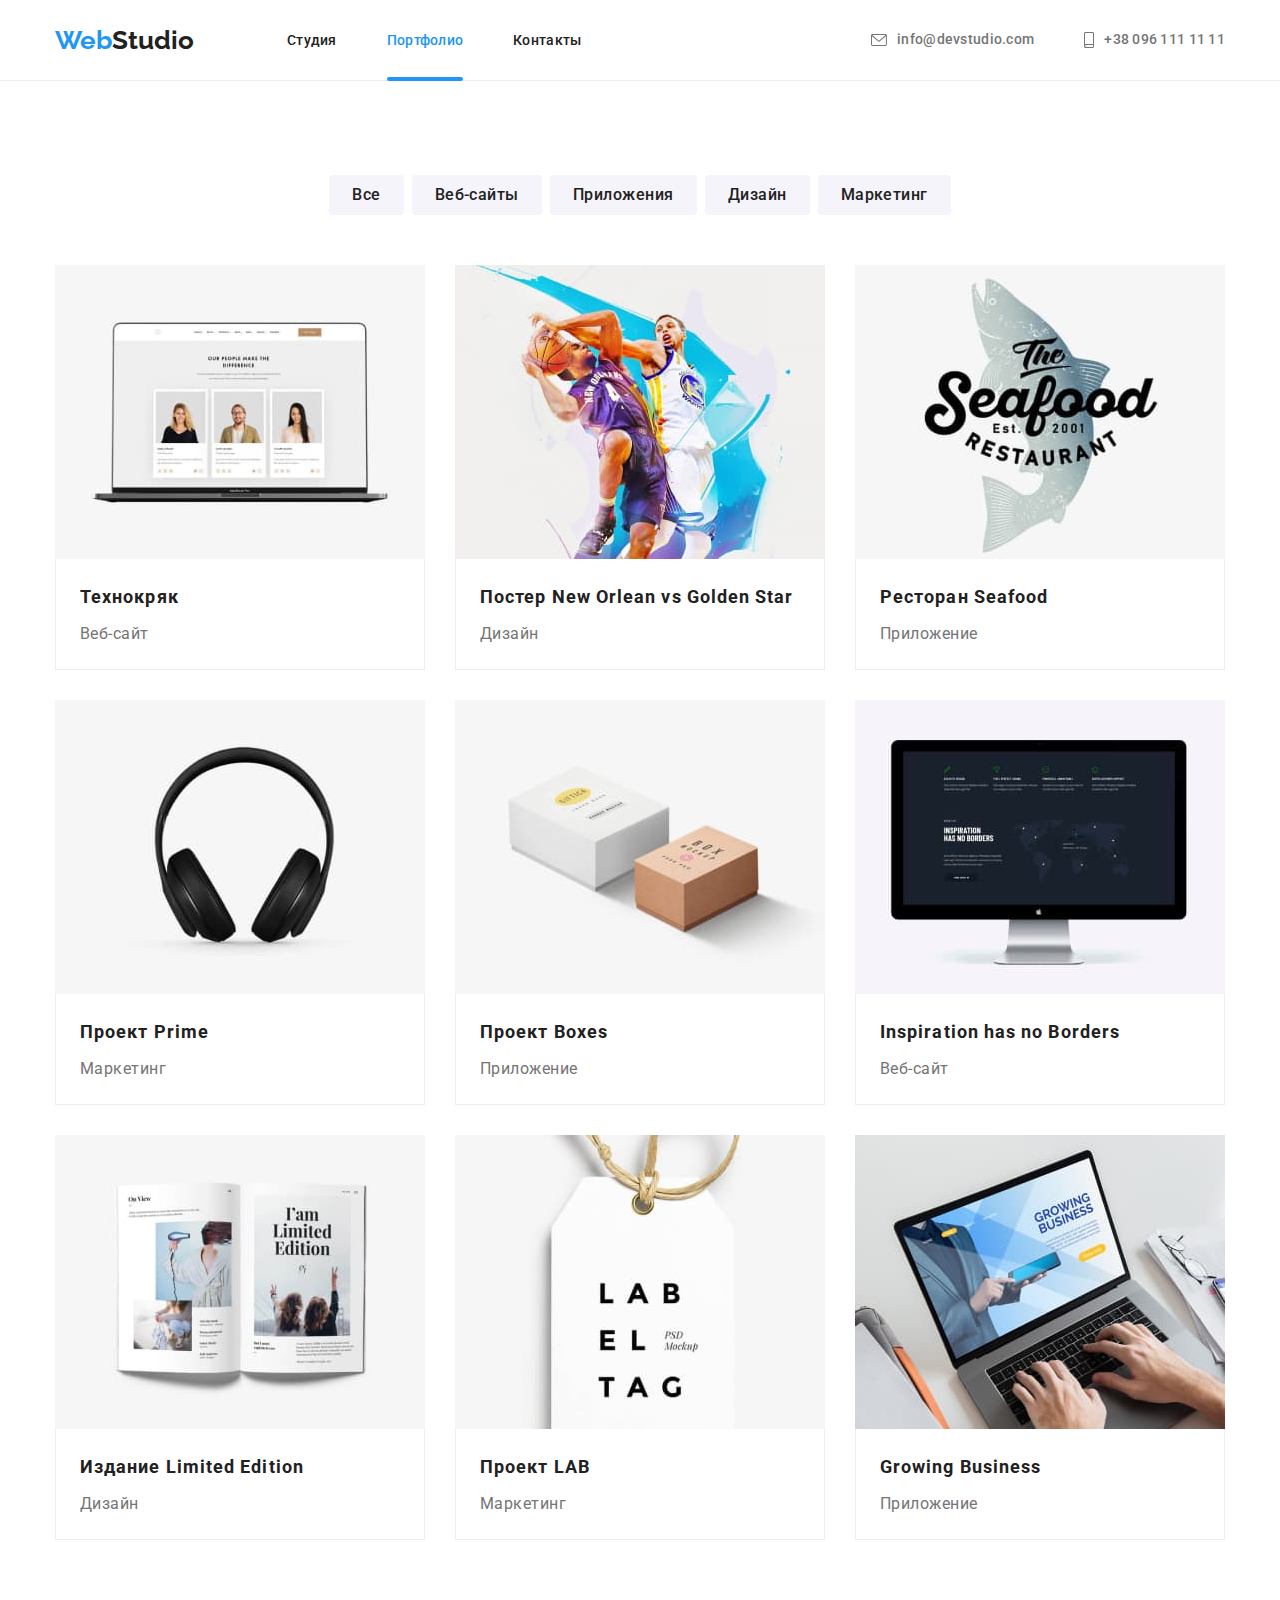
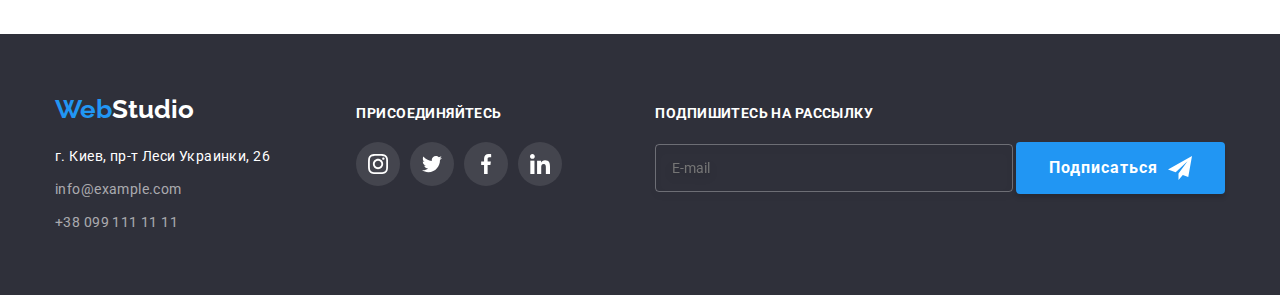
==== portfolio.html @ 66a7e589 "a" ====
<!DOCTYPE html>
<html lang="ru">

<head>
	<meta charset="UTF-8" />
	<meta http-equiv="X-UA-Compatible" content="IE=edge" />
	<meta name="viewport" content="width=device-width, initial-scale=1.0" />
	<title>WebStudio</title>
	<link rel="preconnect" href="https://fonts.googleapis.com" />
	<link rel="preconnect" href="https://fonts.gstatic.com" crossorigin />
	<link href="https://fonts.googleapis.com/css2?family=Raleway:wght@700&family=Roboto:wght@400;500;700;900&display=swap"
		rel="stylesheet" />
	<link rel="stylesheet"
		href="https://cdnjs.cloudflare.com/ajax/libs/modern-normalize/1.1.0/modern-normalize.min.css" />
	<link rel="stylesheet" href="./css/main.min.css" />
</head>

<body>
	<!--header-->
	<header class="header">
		<div class="header__content container">
			<nav class="main__nav">
				<a class="logo" href="./index.html"><span class="logo__accent">Web</span>Studio</a>
				<ul class="site--nav">
					<li class="site--nav__item">
						<a href="./index.html" class="site--nav__link">Студия</a>
					</li>
					<li class="site--nav__item">
						<a href="./portfolio.html" class="site--nav__link site--nav__current">Портфолио</a>
					</li>
					<li class="site--nav__item">
						<a href="#" class="site--nav__link">Контакты</a>
					</li>
				</ul>
			</nav>
			<ul class="connection">
				<li class="connection__item">
					<a href="mailto:info@devstudio.com" class="connection__link">
						<svg class="contact__icon" width="16px" height="12px">
							<use href="./images/sprite/sprite.svg#envelope"></use>
						</svg>
						info@devstudio.com
					</a>
				</li>
				<li class="connection__item">
					<a href="tel:+380961111111" class="connection__link">
						<svg class="contact__icon" width="10px" height="16px">
							<use href="./images/sprite/sprite.svg#smartphone"></use>
						</svg>
						+38 096 111 11 11
					</a>
				</li>
			</ul>
		</div>
	</header>
	<main>
		<section class="section">
			<div class="container">
				<h1 class="visually--hidden">Наши работы</h1>
				<!-- скрито в css -->
				<ul class="filter__list">
					<li class="filter__item">
						<button type="button" class="filter__button button ">Все</button>
					</li>
					<li class="filter__item">
						<button type="button" class="filter__button button">Веб-сайты</button>
					</li>
					<li class="filter__item">
						<button type="button" class="filter__button button">Приложения</button>
					</li>
					<li class="filter__item">
						<button type="button" class="filter__button button">Дизайн</button>
					</li>
					<li class="filter__item">
						<button type="button" class="filter__button button">Маркетинг</button>
					</li>
				</ul>
				<ul class="card">
					<li class="card__item">
						<a class="card__link" href="#">
							<div class="card__container">
								<img class="card__image" src="./images/imagesportfolio/img1.jpg" alt="Изображение проекта"
									width="370" />
								<div class="card__overlay">
									<p class="card__text">Ресурс предлагает комплексные предложения с разным уровнем функционала и
										сервисов. Все это позволит
										посетителю получить исчерпывающие сведения о компании или частном лице
									</p>
								</div>
							</div>
							<div class="card__content">
								<h2 class="card__title-project">Технокряк</h2>
								<p class="card__project-description">Веб-сайт</p>
							</div>
						</a>
					</li>
					<li class="card__item">
						<a class="card__link" href="#">
							<div class="card__container">
								<img class="card__image" src="./images/imagesportfolio/img2.jpg" alt="Изображение проекта"
									width="370" />
								<div class="card__overlay">
									<p class="card__text">Ресурс предлагает комплексные предложения с разным уровнем функционала и
										сервисов. Все это позволит
										посетителю получить исчерпывающие сведения о компании или частном лице.
									</p>
								</div>
							</div>
							<div class="card__content">
								<h2 class="card__title-project">Постер New Orlean vs Golden Star</h2>
								<p class="card__project-description">Дизайн</p>
							</div>
						</a>
					</li>
					<li class="card__item">
						<a class="card__link" href="#">
							<div class="card__container">
								<img class="card__image" src="./images/imagesportfolio/img3.jpg" alt="Изображение проекта"
									width="370" />
								<div class="card__overlay">
									<p class="card__text">Ресурс предлагает комплексные предложения с разным уровнем функционала и
										сервисов. Все это позволит
										посетителю получить исчерпывающие сведения о компании или частном лице.
									</p>
								</div>
							</div>
							<div class="card__content">
								<h2 class="card__title-project">Ресторан Seafood</h2>
								<p class="card__project-description">Приложение</p>
							</div>
						</a>
					</li>
					<li class="card__item">
						<a class="card__link" href="#">
							<div class="card__container">
								<img class="card__image" src="./images/imagesportfolio/img4.jpg" alt="Изображение проекта"
									width="370" />
								<div class="card__overlay">
									<p class="card__text">Ресурс предлагает комплексные предложения с разным уровнем функционала и
										сервисов. Все это позволит
										посетителю получить исчерпывающие сведения о компании или частном лице.
									</p>
								</div>
							</div>
							<div class="card__content">
								<h2 class="card__title-project">Проект Prime</h2>
								<p class="card__project-description">Маркетинг</p>
							</div>
						</a>
					</li>
					<li class="card__item">
						<a class="card__link" href="#">
							<div class="card__container">
								<img class="card__image" src="./images/imagesportfolio/img5.jpg" alt="Изображение проекта"
									width="370" />
								<div class="card__overlay">
									<p class="card__text">Ресурс предлагает комплексные предложения с разным уровнем функционала и
										сервисов. Все это позволит
										посетителю получить исчерпывающие сведения о компании или частном лице.
									</p>
								</div>
							</div>
							<div class="card__content">
								<h2 class="card__title-project">Проект Boxes</h2>
								<p class="card__project-description">Приложение</p>
							</div>
						</a>
					</li>
					<li class="card__item">
						<a class="card__link" href="#">
							<div class="card__container">
								<img class="card__image" src="./images/imagesportfolio/img6.jpg" alt="Изображение проекта"
									width="370" />
								<div class="card__overlay">
									<p class="card__text">Ресурс предлагает комплексные предложения с разным уровнем функционала и
										сервисов. Все это позволит
										посетителю получить исчерпывающие сведения о компании или частном лице.
									</p>
								</div>
							</div>
							<div class="card__content">
								<h2 class="card__title-project">Inspiration has no Borders</h2>
								<p class="card__project-description">Веб-сайт</p>
							</div>
						</a>
					</li>
					<li class="card__item">
						<a class="card__link" href="#">
							<div class="card__container">
								<img class="card__image" src="./images/imagesportfolio/img7.jpg" alt="Изображение проекта"
									width="370" />
								<div class="card__overlay">
									<p class="card__text">Ресурс предлагает комплексные предложения с разным уровнем функционала и
										сервисов. Все это позволит
										посетителю получить исчерпывающие сведения о компании или частном лице.
									</p>
								</div>
							</div>
							<div class="card__content">
								<h2 class="card__title-project">Издание Limited Edition</h2>
								<p class="card__project-description">Дизайн</p>
							</div>
						</a>
					</li>
					<li class="card__item">
						<a class="card__link" href="#">
							<div class="card__container">
								<img class="card__image" src="./images/imagesportfolio/img8.jpg" alt="Изображение проекта"
									width="370" />
								<div class="card__overlay">
									<p class="card__text">Ресурс предлагает комплексные предложения с разным уровнем функционала и
										сервисов. Все это позволит
										посетителю получить исчерпывающие сведения о компании или частном лице.
									</p>
								</div>
							</div>
							<div class="card__content">
								<h2 class="card__title-project">Проект LAB</h2>
								<p class="card__project-description">Маркетинг</p>
							</div>
						</a>
					</li>
					<li class="card__item">
						<a class="card__link" href="#">
							<div class="card__container">
								<img class="card__image" src="./images/imagesportfolio/img9.jpg" alt="Изображение проекта"
									width="370" />
								<div class="card__overlay">
									<p class="card__text">Ресурс предлагает комплексные предложения с разным уровнем функционала и
										сервисов. Все это позволит
										посетителю получить исчерпывающие сведения о компании или частном лице.
									</p>
								</div>
							</div>
							<div class="card__content">
								<h2 class="card__title-project">Growing Business</h2>
								<p class="card__project-description">Приложение</p>
							</div>
						</a>
					</li>
				</ul>
			</div>
		</section>
	</main>
	<!--footer-->
	<footer class="footer__background">
		<div class="container footer">
			<div class="contacts__group">
				<a class="footer__logo" href="./index.html"><span class="footer__logo--accent">Web</span>Studio</a>
				<address>
					<ul class="contacts">
						<li class="contacts__item">
							<a class="contacts__location" href="https://www.google.com/maps/place/бул.+Леси+Украинки,+26,+Киев"
								target="_blank" rel="noreferrer noopener nofollow">г. Киев, пр-т Леси Украинки, 26</a>
						</li>
						<li class="contacts__item">
							<a class="contacts__mail-tel" href="mailto:info@example.com">info@example.com</a>
						</li>
						<li class="contacts__item">
							<a class="contacts__mail-tel" href="tel:+380991111111">+38 099 111 11 11</a>
						</li>
					</ul>
				</address>
			</div>
			<div class="links">
				<p class="links__text-title">присоединяйтесь</p>
				<ul class="links-list">
					<li class="links-list__item">
						<a class="links-list__link" href="#">
							<svg class="links-list__icon" width="20px" height="20px">
								<use href="./images/sprite/sprite.svg#instagram"></use>
							</svg>
						</a>
					</li>
					<li class="links-list__item">
						<a class="links-list__link" href="#">
							<svg class="links-list__icon" width="20px" height="20px">
								<use href="./images/sprite/sprite.svg#twitter"></use>
							</svg>
						</a>
					</li>
					<li class="links-list__item">
						<a class="links-list__link" href="#">
							<svg class="links-list__icon" width="20px" height="20px">
								<use href="./images/sprite/sprite.svg#facebook"></use>
							</svg>
						</a>
					</li>
					<li class="links-list__item">
						<a class="links-list__link" href="#">
							<svg class="links-list__icon" width="20px" height="20px">
								<use href="./images/sprite/sprite.svg#linkedin"></use>
							</svg>
						</a>
					</li>
				</ul>
			</div>
			<div class="footer-form">
				<p class="footer-text-title footer-form__footer-text-title">Подпишитесь на рассылку</p>
				<input class="footer-form__input-email" type="email" name="email" placeholder="E-mail" />
				<button class="button button--contained footer-form_button--contained" type="submit">
					Подписаться
					<svg class="button__icon" width="24px" height="24px">
						<use href="./images/sprite/sprite.svg#Telegram"></use>
					</svg>
				</button>
			</div>
		</div>
	</footer>
</body>

</html>
---- css/main.min.css ----
:root{--primery-color: #212121;--secondary-color: #757575;--accent-color: #2196F3;--accent-color-hover: #188CE8;--light-color: #FFFFFF;--backgound-gray-color: #F5F4FA;--link-client-color: #AFB1B8;--image-border: 1px solid #EEEEEE;--primery-font: "Roboto", sans-serif;--secondary-font: "Raleway", sans-serif;--normal-font: 400;--medium-font: 500;--bolt-font: 700;--bolder-font: 900;--primary-font-size: 14px;--secondary-font-size: 16px;--transition-dur-and-fun: color 250ms cubic-bezier(0.4, 0, 0.2, 1);--transition-dur-and-fun-bacol: background-color 250ms cubic-bezier(0.4, 0, 0.2, 1);--transition-dur-and-fun-portfol: 250ms cubic-bezier(0.4, 0, 0.2, 1)}.visually--hidden{position:absolute;white-space:nowrap;width:1px;height:1px;overflow:hidden;border:0;padding:0;clip:rect(0 0 0 0);-webkit-clip-path:inset(50%);clip-path:inset(50%);margin:-1px}body{background-color:var(--light-color);font-size:var(--primary-font-size);color:var(--primery-color);font-family:var(--primery-font);margin:0}h1,h2,h3,h4,p{margin-top:0;margin-bottom:0}ul,ol{list-style:none;margin-top:0;margin-bottom:0;padding-left:0}img{display:block;max-width:100%}button{cursor:pointer}.container{margin-left:auto;margin-right:auto;width:1200px;padding-left:15px;padding-right:15px}.section{padding-top:94px;padding-bottom:94px}.section__title{margin-top:0;margin-bottom:50px;font-weight:var(--bolt-font);font-size:36px;line-height:1.17;text-align:center;letter-spacing:.03em}.section__gray-background{background-color:var(--backgound-gray-color)}.section__no-pading-top{padding-top:0}.button--contained{border-radius:4px;padding:10px 32px;margin-left:auto;margin-right:auto;min-width:200px;color:var(--light-color);background-color:var(--accent-color);font-weight:var(--bolt-font);font-size:var(--secondary-font-size);line-height:1.88;letter-spacing:.06em;cursor:pointer;text-align:center;box-shadow:0px 4px 4px rgba(0,0,0,.15)}.button--contained:hover,.button--contained:focus{background-color:var(--accent-color-hover)}.button__icon{margin-left:10px;fill:var(--light-color)}.benefits{display:flex}.benefits__item:not(:last-child){margin-right:30px}.benefits__icon-container{display:flex;justify-content:center;align-items:center;width:270px;height:120px;background-color:var(--backgound-gray-color);margin-bottom:30px;border-radius:4px}.benefits__title{margin-top:0;margin-bottom:10px;font-weight:var(--bolt-font);font-size:var(--primary-font-size);line-height:1.14;letter-spacing:.03em;text-transform:uppercase}.benefits__text{margin-top:0;margin-bottom:0;color:var(--secondary-color);font-weight:var(--normal-font);font-size:var(--primary-font-size);line-height:1.71;letter-spacing:.03em}.card{display:flex;flex-wrap:wrap;margin-top:-30px;margin-left:-30px}.card>.card__item{flex-basis:calc(33.3333333333% - 30px);margin-left:30px;margin-top:30px}.card__link{display:block;text-decoration:none;color:var(--primery-color);transition:box-shadow var(--transition-dur-and-fun-portfol)}.card__link:hover,.card__link:focus{box-shadow:0px 1px 1px rgba(0,0,0,.12),0px 4px 4px rgba(0,0,0,.06),1px 4px 6px rgba(0,0,0,.16)}.card__container{position:relative;overflow:hidden}.card__image{margin-top:0;margin-bottom:0px}.card__overlay{position:absolute;left:0;top:0;width:100%;height:100%;background:rgba(33,150,243,.9);transform:translate(0, 101%);transition:var(--transition-dur-and-fun-portfol)}.card__link:hover .card__overlay,.card__link:focus .card__overlay{transform:translate(0, 0);transform:var(--transition-dur-and-fun-bacol)}.card__text{position:absolute;width:322px;top:50%;left:50%;transform:translate(-50%, -50%);margin-top:0;margin-bottom:0;font-weight:var(--normal-font);font-size:18px;line-height:1.56;letter-spacing:.03em;color:var(--light-color)}.card__title-project{margin-top:0;margin-bottom:4px;font-size:18px;font-weight:var(--bolt-font);line-height:2;letter-spacing:.06em}.card__project-description{margin-top:0;margin-bottom:0;color:var(--secondary-color);font-weight:var(--normal-font);font-size:var(--secondary-font-size);line-height:1.88;letter-spacing:.03em}.card__content{padding:20px 24px;border-bottom:var(--image-border);border-right:var(--image-border);border-left:var(--image-border)}.clients{display:flex;justify-content:center;align-items:center}.client__item{width:170px;height:92px}.client__item:not(:last-child){margin-right:30px}.client__link{display:flex;align-items:center;justify-content:center;color:var(--link-client-color);width:100%;height:100%;border:1px solid currentColor;border-radius:4px;transition:var(--transition-dur-and-fun)}.client__link:hover,.client__link:focus{color:var(--accent-color);border-color:currclient__link}.client__icon{fill:currentColor}.connection{display:flex;align-items:center;margin-left:auto}.connection__link{display:flex;align-items:center;color:var(--secondary-color);font-weight:var(--medium-font);line-height:1.14;letter-spacing:.02em;text-decoration:none;transition:var(--transition-dur-and-fun)}.connection__link:hover,.connection__link:focus{color:var(--accent-color)}.contact__icon{fill:currentColor;margin-right:10px}.contact__icon:hover,.contact__icon:focus{fill:currentColor}.connection__item:last-child{margin-left:50px}.filter__list{display:flex;justify-content:center;margin-bottom:50px}.filter__list .filter__item:not(:last-child){margin-right:8px}.filter__button{padding:6px 22px;border-radius:4px;color:var(--primery-color);background-color:var(--backgound-gray-color);font-family:var(--primery-font);font-weight:var(--medium-font);font-size:var(--secondary-font-size);line-height:1.62;text-align:center;letter-spacing:.03em;cursor:pointer}.filter__button:hover,.filter__button:focus{color:var(--light-color);background-color:var(--accent-color);box-shadow:0px 3px 1px rgba(0,0,0,.1),0px 1px 2px rgba(0,0,0,.08),0px 2px 2px rgba(0,0,0,.12)}.footer__background{background-color:#2f303a;padding-top:60px;padding-bottom:60px}.footer{display:flex;align-items:baseline}.contacts__group{flex-grow:1}.footer-form{margin-left:93px}.footer-text-title{font-family:var(--primery-font);font-weight:var(--bolt-font);font-size:var(--primary-font-size);line-height:1.14;letter-spacing:.03em;text-transform:uppercase;color:var(--light-color);margin-top:0;margin-bottom:20px}.footer-form__input-email{width:358px;padding:15px 16px;background:rgba(0,0,0,0);border:1px solid rgba(255,255,255,.3);filter:drop-shadow(0px 4px 4px rgba(0, 0, 0, 0.15));border-radius:4px;color:var(--light-color)}.footer-form_button--contained{display:inline-flex;align-items:center}.footer__logo{display:inline-block;margin-bottom:20px;color:var(--light-color);font-family:var(--secondary-font);font-size:26px;font-weight:700;line-height:1.19;text-decoration:none;letter-spacing:.03}.footer__logo--accent{color:var(--accent-color)}.contacts{display:inline-block}.contacts .contacts__item:not(:last-child){margin-bottom:9px}.contacts__item{display:block;margin-top:0}.contacts__location{color:var(--light-color);font-style:normal;font-weight:var(--normal-font);font-size:var(--primary-font-size);line-height:1.71;letter-spacing:.03em;text-decoration:none;transition:var(--transition-dur-and-fun)}.contacts__location:hover,.contacts__location:focus{color:var(--accent-color)}.contacts__mail-tel{color:rgba(255,255,255,.6);font-style:normal;font-weight:var(--normal-font);font-size:var(--primary-font-size);line-height:1.71;letter-spacing:.03em;text-decoration:none;transition:var(--transition-dur-and-fun)}.contacts__mail-tel:hover,.contacts__mail-tel:focus{color:var(--accent-color)}.links{margin-left:70px}.links__text-title{font-family:var(--primery-font);font-weight:var(--bolt-font);font-size:var(--primary-font-size);line-height:1.14;letter-spacing:.03em;text-transform:uppercase;color:#fff;margin-top:0;margin-bottom:20px}.links-list{display:flex;gap:10px}.links-list__item{width:44px;height:44px}.links-list__link{display:flex;justify-content:center;align-items:center;width:100%;height:100%;text-decoration:none;color:var(--light-color);background-color:rgba(255,255,255,.1);border-radius:50%;transition:var(--transition-dur-and-fun-bacol)}.links-list__link:hover,.links-list__link:focus{background-color:var(--accent-color)}.links-list__icon{fill:currentColor}.links-text{font-family:var(--primery-font);font-weight:var(--bolt-font);font-size:var(--primary-font-size);line-height:1.14;letter-spacing:.03em;text-transform:uppercase;color:#fff;margin-top:0;margin-bottom:20px}.backdrop{position:fixed;top:0;left:0;z-index:100;width:100%;height:100%;background-color:rgba(0,0,0,.2);opacity:1;transition:opacity var(--transition-dur-and-fun-portfol),visibility var(--transition-dur-and-fun-portfol)}.backdrop.is-hidden{opacity:0;visibility:hidden;pointer-events:none}.backdrop.is-hidden .modal__close{transform:translate(-50%, -50%) scale(1.1)}.modal__close{position:absolute;top:50%;left:50%;width:528px;border-radius:4px;box-shadow:0px 1px 3px rgba(0,0,0,.12),0px 1px 1px rgba(0,0,0,.14),0px 2px 1px rgba(0,0,0,.2);background:var(--light-color);transform:translate(-50%, -50%);transition:transform var(--transition-dur-and-fun-portfol)}.button__close{position:absolute;top:8px;right:8px;width:30px;height:30px;border:1px solid rgba(0,0,0,.1);border-radius:50%;background-color:var(--light-color);cursor:pointer}.close__cross-icon{position:absolute;top:50%;left:50%;transform:translate(-50%, -50%);fill:#000;transition:fill var(--transition-dur-and-fun-portfol),var(--transition-dur-and-fun)}.button__close:hover .close__cross-icon,.button__close:focus .close__cross-icon{fill:var(--accent-color)}.modal__form{padding:40px;display:flex;flex-direction:column}.modal__form--text{font-weight:700;font-size:20px;line-height:1.5;text-align:center;letter-spacing:.03em;color:var(--primery-color);margin-bottom:12px}.modal_form-field{margin-bottom:20px}.modal_form-description{display:block;font-size:12px;line-height:1.16;letter-spacing:.01em;color:var(--secondary-color);margin-bottom:4px}.modal_form-wrapper{display:block;position:relative}.modal_form-input{width:100%;height:40px;border:1px solid rgba(33,33,33,.2);border-radius:4px;padding:12px;padding-left:42px;transition:border-color var(--transition-dur-and-fun-portfol)}.modal_form-input:focus{outline:none;border-color:var(--accent-color)}.modal_input-icon{position:absolute;top:50%;left:12px;fill:var(--primery-color);transform:translateY(-50%);transition:fill aar(--transition-dur-and-fun-portfol)}.modal_form-input:focus+.modal_input-icon{fill:var(--accent-color)}.modal_form-message{resize:none;display:block;width:100%;height:120px;padding:12px 16px;border:1px solid rgba(33,33,33,.2);border-radius:4px;transition:border-color var(--transition-dur-and-fun-portfol)}.modal_form-message:focus{outline:none;border-color:var(--accent-color)}.modal_form-message::-moz-placeholder{font-size:12px;line-height:1.16;letter-spacing:.01em;color:rgba(117,117,117,.5)}.modal_form-message:-ms-input-placeholder{font-size:12px;line-height:1.16;letter-spacing:.01em;color:rgba(117,117,117,.5)}.modal_form-message::placeholder{font-size:12px;line-height:1.16;letter-spacing:.01em;color:rgba(117,117,117,.5)}.modal_form-link{line-height:1.71;letter-spacing:.03em;-webkit-text-decoration-line:underline;text-decoration-line:underline;color:var(--accent-color)}.modal_description{justify-content:center;font-size:14px;line-height:1.71;letter-spacing:.03em;color:var(--secondary-color);display:flex;align-items:center;margin-bottom:30px}.modal_description::before{content:"";display:block;width:16px;height:15px;border:2px solid var(--primery-color);border-radius:2px;transition:border-color var(--transition-dur-and-fun-portfol),var(--transition-dur-and-fun-bacol);margin-right:8px}.modal_check-policy:checked+.modal_description::before{background-color:var(--accent-color);border-color:var(--accent-color);background-image:url(../images/iconcheck.svg);background-position:center;background-size:16px 15px}.modal_check-policy:focus+.modal_description::before{outline:1px solid var(--accent-color)}.modal_form-submit{align-self:center;font-weight:700;font-size:16px;line-height:1.88;letter-spacing:.06em;padding:10px 56px;color:var(--light-color);background-color:var(--accent-color);box-shadow:0px 4px 4px rgba(0,0,0,.15);border-radius:4px;border:none}.modal_form-submit:focus,.modal_form-submit:hover{background-color:var(--accent-color-hover)}.header{border-bottom:1px solid #ececec}.header__content{display:flex;align-items:center}.main__nav{display:flex;align-items:center}.site--nav{display:flex}.site--nav .site--nav__item:not(:last-child){margin-right:50px}.menu-item{position:relative}.site--nav__link{display:block;position:relative;color:var(--primery-color);font-weight:var(--medium-font);text-decoration:none;line-height:1.14;letter-spacing:.02em;padding-bottom:32px;padding-top:32px;bottom:-1px;transition:var(--transition-dur-and-fun)}.site--nav__link:hover,.site--nav__link:focus{color:var(--accent-color)}.site--nav__link.site--nav__current{color:var(--accent-color)}.site--nav__current::after{content:"";position:absolute;left:0;bottom:0;display:block;width:100%;height:4px;border-radius:2px;background-color:var(--accent-color)}.logo{color:var(--primery-color);font-family:var(--secondary-font);font-size:26px;font-weight:var(--bolt-font);line-height:1.19;text-decoration:none;letter-spacing:.03;margin-right:93px}.logo__accent{color:var(--accent-color)}.button{font-family:inherit;border:1px solid rgba(0,0,0,0);transition:var(--transition-dur-and-fun),var(--transition-dur-and-fun-bacol),box-shadow var(--transition-dur-and-fun-portfol)}.hero{max-width:1600px;height:600px;margin-left:auto;margin-right:auto;background-color:#2f303a;text-align:center;padding-top:200px;padding-bottom:200px;background-image:linear-gradient(to right, rgba(47, 48, 58, 0.4), rgba(47, 48, 58, 0.4)),url(../images/hero/hover.jpg);background-repeat:no-repeat;background-position:center;background-size:auto}.hero__title{width:696px;margin-left:auto;margin-right:auto;margin-top:0;margin-bottom:30px;color:var(--light-color);font-weight:var(--bolder-font);font-size:44px;font-family:var(--primery-font);line-height:1.36;letter-spacing:.06em;text-transform:uppercase}.hero__button{box-shadow:0px 4px 4px rgba(0,0,0,.15);border-radius:4px;padding:10px 32px;margin-left:auto;margin-right:auto;min-width:200px;color:var(--light-color);background-color:var(--accent-color);font-weight:var(--bolt-font);font-size:var(--secondary-font-size);line-height:1.88;letter-spacing:.06em;cursor:pointer;text-align:center;box-shadow:0px 4px 4px rgba(0,0,0,.15);font-family:inherit;border:1px solid rgba(0,0,0,0);transition:var(--transition-dur-and-fun-bacol),var(--transition-dur-and-fun),var(--transition-dur-and-fun-bacol),box-shadow var(--transition-dur-and-fun-portfol)}.hero__button:hover,.hero__button:focus{background-color:var(--accent-color-hover)}.services{display:flex}.services .services__item:not(:last-child){margin-right:30px}.services__thumb{position:relative}.services__overlay{position:absolute;transform-origin:bottom center;bottom:0;width:370px;height:70px;background-color:rgba(47,48,58,.8)}.services__name{display:flex;justify-content:center;align-items:center;position:absolute;left:0;bottom:0;width:100%;height:70px;font-weight:700;font-size:14px;line-height:1.14;color:var(--light-color);letter-spacing:.03em;text-transform:uppercase}.team{display:flex}.team__item{width:270px;text-align:center;background-color:var(--light-color);box-shadow:0px 1px 3px rgba(0,0,0,.12),0px 1px 1px rgba(0,0,0,.14),0px 2px 1px rgba(0,0,0,.2);border-radius:0px 0px 4px 4px}.team .team__item:not(:last-child){margin-right:30px}.team__photo{margin-top:0;margin-bottom:0}.team__card-information{padding-top:30px;padding-bottom:30px}.team__title{margin-top:0;margin-bottom:10px;font-weight:var(--medium-font);font-size:var(--secondary-font-size);line-height:1.19;letter-spacing:.03em}.team__text{margin-top:0;margin-bottom:16px;color:var(--secondary-color);font-weight:var(--normal-font);font-size:var(--secondary-font-size);line-height:1.19;letter-spacing:.03em}.social{display:flex;align-items:center;justify-content:center;gap:10px}.social__item{width:44px;height:44px;border-radius:50%}.social__link{display:flex;justify-content:center;align-items:center;text-decoration:none;color:var(--link-client-color);width:100%;height:100%;border-radius:50%;transition:var(--transition-dur-and-fun),var(--transition-dur-and-fun-bacol)}.social__link:hover,.social__link:focus{color:var(--light-color);background-color:var(--accent-color)}.social__icon{fill:currentColor}/*# sourceMappingURL=main.min.css.map */
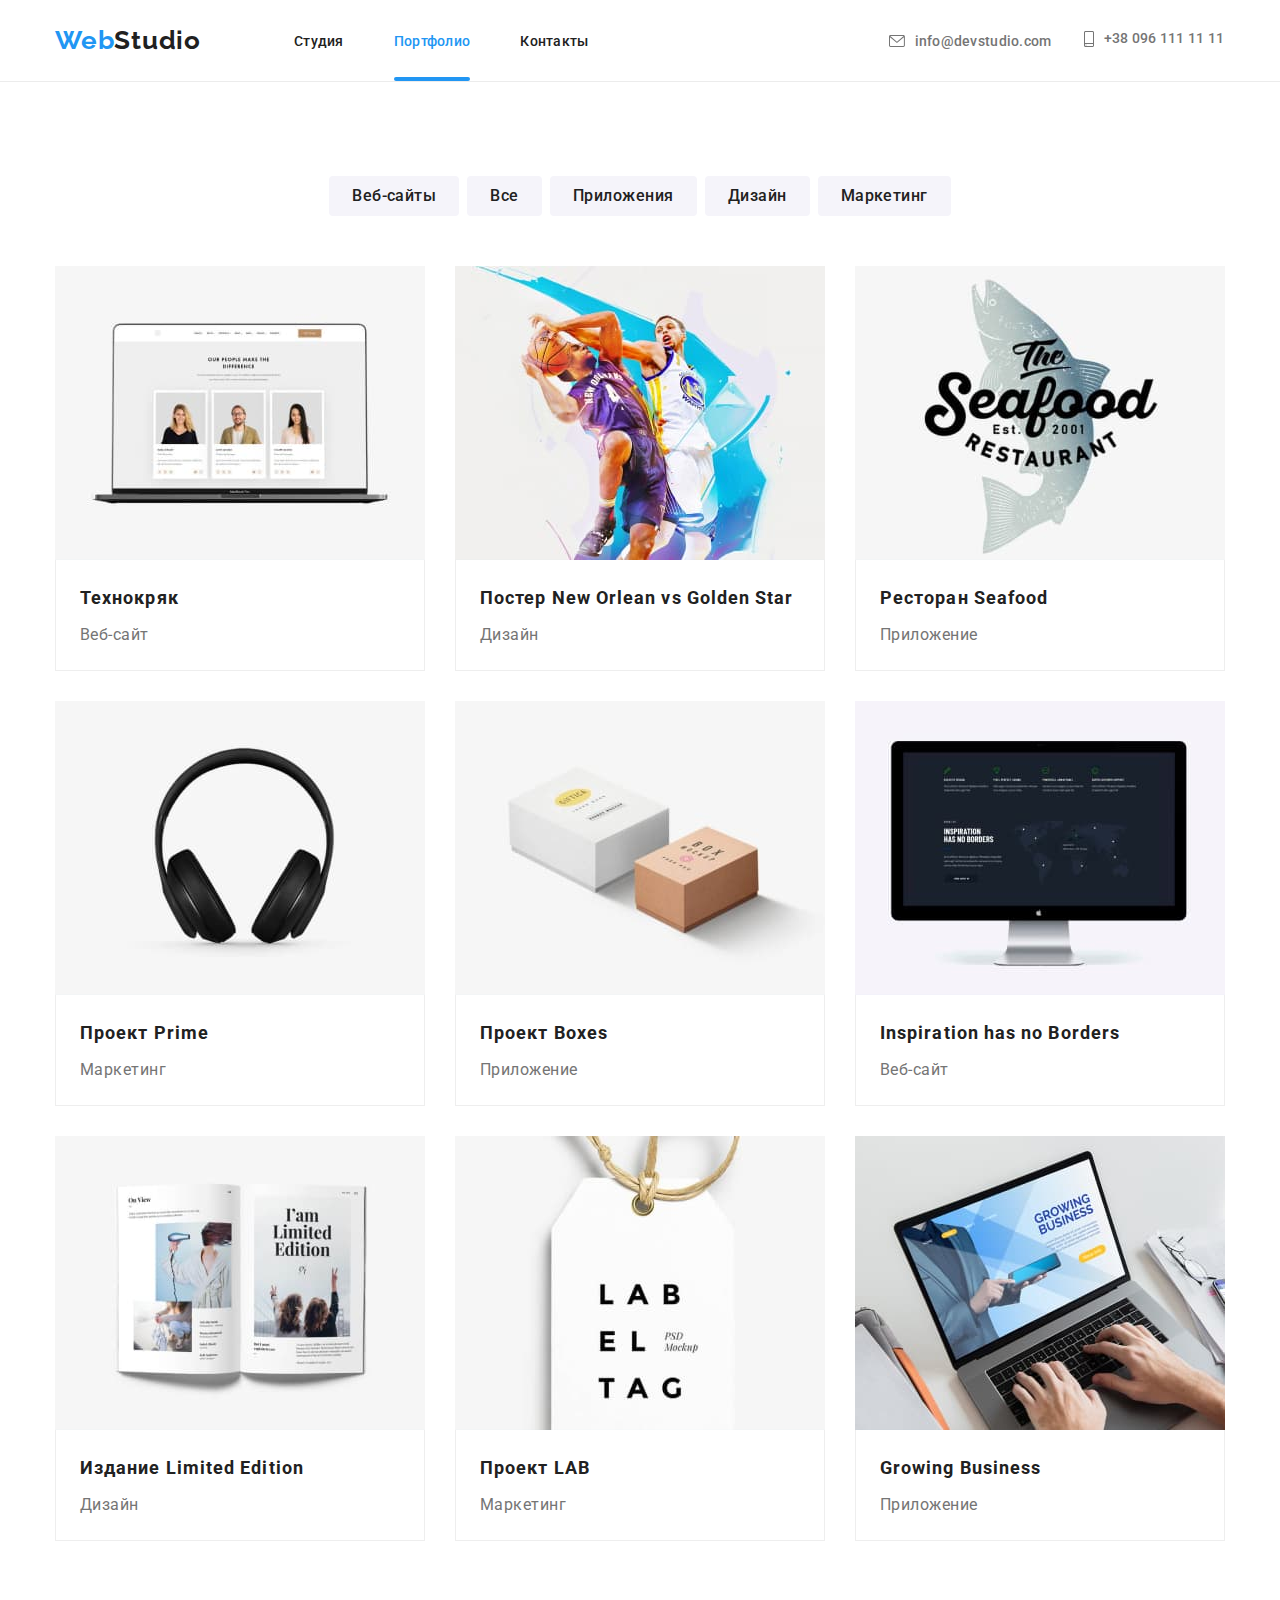
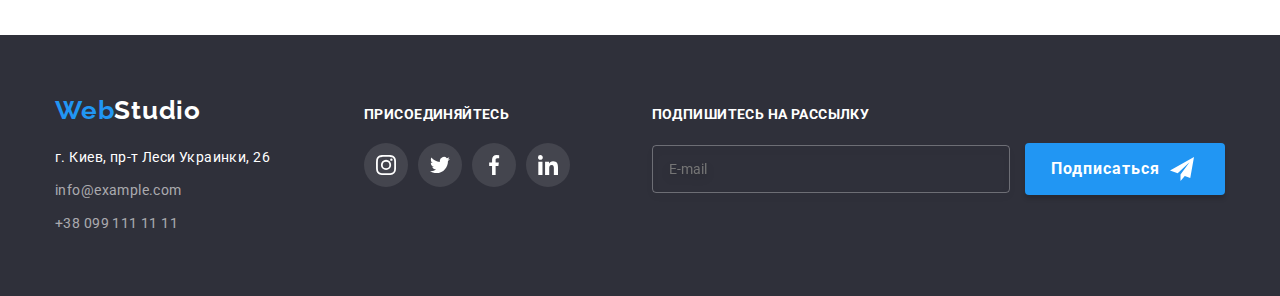
==== commit c5e6e384: "Виправ" ====
--- a/portfolio.html
+++ b/portfolio.html
@@ -1,312 +1,591 @@
 <!DOCTYPE html>
 <html lang="ru">
-
-<head>
-	<meta charset="UTF-8" />
-	<meta http-equiv="X-UA-Compatible" content="IE=edge" />
-	<meta name="viewport" content="width=device-width, initial-scale=1.0" />
-	<title>WebStudio</title>
-	<link rel="preconnect" href="https://fonts.googleapis.com" />
-	<link rel="preconnect" href="https://fonts.gstatic.com" crossorigin />
-	<link href="https://fonts.googleapis.com/css2?family=Raleway:wght@700&family=Roboto:wght@400;500;700;900&display=swap"
-		rel="stylesheet" />
-	<link rel="stylesheet"
-		href="https://cdnjs.cloudflare.com/ajax/libs/modern-normalize/1.1.0/modern-normalize.min.css" />
-	<link rel="stylesheet" href="./css/main.min.css" />
-</head>
-
-<body>
-	<!--header-->
-	<header class="header">
-		<div class="header__content container">
-			<nav class="main__nav">
-				<a class="logo" href="./index.html"><span class="logo__accent">Web</span>Studio</a>
-				<ul class="site--nav">
-					<li class="site--nav__item">
-						<a href="./index.html" class="site--nav__link">Студия</a>
-					</li>
-					<li class="site--nav__item">
-						<a href="./portfolio.html" class="site--nav__link site--nav__current">Портфолио</a>
-					</li>
-					<li class="site--nav__item">
-						<a href="#" class="site--nav__link">Контакты</a>
-					</li>
-				</ul>
-			</nav>
-			<ul class="connection">
-				<li class="connection__item">
-					<a href="mailto:info@devstudio.com" class="connection__link">
-						<svg class="contact__icon" width="16px" height="12px">
-							<use href="./images/sprite/sprite.svg#envelope"></use>
-						</svg>
-						info@devstudio.com
-					</a>
-				</li>
-				<li class="connection__item">
-					<a href="tel:+380961111111" class="connection__link">
-						<svg class="contact__icon" width="10px" height="16px">
-							<use href="./images/sprite/sprite.svg#smartphone"></use>
-						</svg>
-						+38 096 111 11 11
-					</a>
-				</li>
-			</ul>
-		</div>
-	</header>
-	<main>
-		<section class="section">
-			<div class="container">
-				<h1 class="visually--hidden">Наши работы</h1>
-				<!-- скрито в css -->
-				<ul class="filter__list">
-					<li class="filter__item">
-						<button type="button" class="filter__button button ">Все</button>
-					</li>
-					<li class="filter__item">
-						<button type="button" class="filter__button button">Веб-сайты</button>
-					</li>
-					<li class="filter__item">
-						<button type="button" class="filter__button button">Приложения</button>
-					</li>
-					<li class="filter__item">
-						<button type="button" class="filter__button button">Дизайн</button>
-					</li>
-					<li class="filter__item">
-						<button type="button" class="filter__button button">Маркетинг</button>
-					</li>
-				</ul>
-				<ul class="card">
-					<li class="card__item">
-						<a class="card__link" href="#">
-							<div class="card__container">
-								<img class="card__image" src="./images/imagesportfolio/img1.jpg" alt="Изображение проекта"
-									width="370" />
-								<div class="card__overlay">
-									<p class="card__text">Ресурс предлагает комплексные предложения с разным уровнем функционала и
-										сервисов. Все это позволит
-										посетителю получить исчерпывающие сведения о компании или частном лице
-									</p>
-								</div>
-							</div>
-							<div class="card__content">
-								<h2 class="card__title-project">Технокряк</h2>
-								<p class="card__project-description">Веб-сайт</p>
-							</div>
-						</a>
-					</li>
-					<li class="card__item">
-						<a class="card__link" href="#">
-							<div class="card__container">
-								<img class="card__image" src="./images/imagesportfolio/img2.jpg" alt="Изображение проекта"
-									width="370" />
-								<div class="card__overlay">
-									<p class="card__text">Ресурс предлагает комплексные предложения с разным уровнем функционала и
-										сервисов. Все это позволит
-										посетителю получить исчерпывающие сведения о компании или частном лице.
-									</p>
-								</div>
-							</div>
-							<div class="card__content">
-								<h2 class="card__title-project">Постер New Orlean vs Golden Star</h2>
-								<p class="card__project-description">Дизайн</p>
-							</div>
-						</a>
-					</li>
-					<li class="card__item">
-						<a class="card__link" href="#">
-							<div class="card__container">
-								<img class="card__image" src="./images/imagesportfolio/img3.jpg" alt="Изображение проекта"
-									width="370" />
-								<div class="card__overlay">
-									<p class="card__text">Ресурс предлагает комплексные предложения с разным уровнем функционала и
-										сервисов. Все это позволит
-										посетителю получить исчерпывающие сведения о компании или частном лице.
-									</p>
-								</div>
-							</div>
-							<div class="card__content">
-								<h2 class="card__title-project">Ресторан Seafood</h2>
-								<p class="card__project-description">Приложение</p>
-							</div>
-						</a>
-					</li>
-					<li class="card__item">
-						<a class="card__link" href="#">
-							<div class="card__container">
-								<img class="card__image" src="./images/imagesportfolio/img4.jpg" alt="Изображение проекта"
-									width="370" />
-								<div class="card__overlay">
-									<p class="card__text">Ресурс предлагает комплексные предложения с разным уровнем функционала и
-										сервисов. Все это позволит
-										посетителю получить исчерпывающие сведения о компании или частном лице.
-									</p>
-								</div>
-							</div>
-							<div class="card__content">
-								<h2 class="card__title-project">Проект Prime</h2>
-								<p class="card__project-description">Маркетинг</p>
-							</div>
-						</a>
-					</li>
-					<li class="card__item">
-						<a class="card__link" href="#">
-							<div class="card__container">
-								<img class="card__image" src="./images/imagesportfolio/img5.jpg" alt="Изображение проекта"
-									width="370" />
-								<div class="card__overlay">
-									<p class="card__text">Ресурс предлагает комплексные предложения с разным уровнем функционала и
-										сервисов. Все это позволит
-										посетителю получить исчерпывающие сведения о компании или частном лице.
-									</p>
-								</div>
-							</div>
-							<div class="card__content">
-								<h2 class="card__title-project">Проект Boxes</h2>
-								<p class="card__project-description">Приложение</p>
-							</div>
-						</a>
-					</li>
-					<li class="card__item">
-						<a class="card__link" href="#">
-							<div class="card__container">
-								<img class="card__image" src="./images/imagesportfolio/img6.jpg" alt="Изображение проекта"
-									width="370" />
-								<div class="card__overlay">
-									<p class="card__text">Ресурс предлагает комплексные предложения с разным уровнем функционала и
-										сервисов. Все это позволит
-										посетителю получить исчерпывающие сведения о компании или частном лице.
-									</p>
-								</div>
-							</div>
-							<div class="card__content">
-								<h2 class="card__title-project">Inspiration has no Borders</h2>
-								<p class="card__project-description">Веб-сайт</p>
-							</div>
-						</a>
-					</li>
-					<li class="card__item">
-						<a class="card__link" href="#">
-							<div class="card__container">
-								<img class="card__image" src="./images/imagesportfolio/img7.jpg" alt="Изображение проекта"
-									width="370" />
-								<div class="card__overlay">
-									<p class="card__text">Ресурс предлагает комплексные предложения с разным уровнем функционала и
-										сервисов. Все это позволит
-										посетителю получить исчерпывающие сведения о компании или частном лице.
-									</p>
-								</div>
-							</div>
-							<div class="card__content">
-								<h2 class="card__title-project">Издание Limited Edition</h2>
-								<p class="card__project-description">Дизайн</p>
-							</div>
-						</a>
-					</li>
-					<li class="card__item">
-						<a class="card__link" href="#">
-							<div class="card__container">
-								<img class="card__image" src="./images/imagesportfolio/img8.jpg" alt="Изображение проекта"
-									width="370" />
-								<div class="card__overlay">
-									<p class="card__text">Ресурс предлагает комплексные предложения с разным уровнем функционала и
-										сервисов. Все это позволит
-										посетителю получить исчерпывающие сведения о компании или частном лице.
-									</p>
-								</div>
-							</div>
-							<div class="card__content">
-								<h2 class="card__title-project">Проект LAB</h2>
-								<p class="card__project-description">Маркетинг</p>
-							</div>
-						</a>
-					</li>
-					<li class="card__item">
-						<a class="card__link" href="#">
-							<div class="card__container">
-								<img class="card__image" src="./images/imagesportfolio/img9.jpg" alt="Изображение проекта"
-									width="370" />
-								<div class="card__overlay">
-									<p class="card__text">Ресурс предлагает комплексные предложения с разным уровнем функционала и
-										сервисов. Все это позволит
-										посетителю получить исчерпывающие сведения о компании или частном лице.
-									</p>
-								</div>
-							</div>
-							<div class="card__content">
-								<h2 class="card__title-project">Growing Business</h2>
-								<p class="card__project-description">Приложение</p>
-							</div>
-						</a>
-					</li>
-				</ul>
-			</div>
-		</section>
-	</main>
-	<!--footer-->
-	<footer class="footer__background">
-		<div class="container footer">
-			<div class="contacts__group">
-				<a class="footer__logo" href="./index.html"><span class="footer__logo--accent">Web</span>Studio</a>
-				<address>
-					<ul class="contacts">
-						<li class="contacts__item">
-							<a class="contacts__location" href="https://www.google.com/maps/place/бул.+Леси+Украинки,+26,+Киев"
-								target="_blank" rel="noreferrer noopener nofollow">г. Киев, пр-т Леси Украинки, 26</a>
-						</li>
-						<li class="contacts__item">
-							<a class="contacts__mail-tel" href="mailto:info@example.com">info@example.com</a>
-						</li>
-						<li class="contacts__item">
-							<a class="contacts__mail-tel" href="tel:+380991111111">+38 099 111 11 11</a>
-						</li>
-					</ul>
-				</address>
-			</div>
-			<div class="links">
-				<p class="links__text-title">присоединяйтесь</p>
-				<ul class="links-list">
-					<li class="links-list__item">
-						<a class="links-list__link" href="#">
-							<svg class="links-list__icon" width="20px" height="20px">
-								<use href="./images/sprite/sprite.svg#instagram"></use>
-							</svg>
-						</a>
-					</li>
-					<li class="links-list__item">
-						<a class="links-list__link" href="#">
-							<svg class="links-list__icon" width="20px" height="20px">
-								<use href="./images/sprite/sprite.svg#twitter"></use>
-							</svg>
-						</a>
-					</li>
-					<li class="links-list__item">
-						<a class="links-list__link" href="#">
-							<svg class="links-list__icon" width="20px" height="20px">
-								<use href="./images/sprite/sprite.svg#facebook"></use>
-							</svg>
-						</a>
-					</li>
-					<li class="links-list__item">
-						<a class="links-list__link" href="#">
-							<svg class="links-list__icon" width="20px" height="20px">
-								<use href="./images/sprite/sprite.svg#linkedin"></use>
-							</svg>
-						</a>
-					</li>
-				</ul>
-			</div>
-			<div class="footer-form">
-				<p class="footer-text-title footer-form__footer-text-title">Подпишитесь на рассылку</p>
-				<input class="footer-form__input-email" type="email" name="email" placeholder="E-mail" />
-				<button class="button button--contained footer-form_button--contained" type="submit">
-					Подписаться
-					<svg class="button__icon" width="24px" height="24px">
-						<use href="./images/sprite/sprite.svg#Telegram"></use>
-					</svg>
-				</button>
-			</div>
-		</div>
-	</footer>
-</body>
-
-</html>+  <head>
+    <meta charset="UTF-8" />
+    <meta http-equiv="X-UA-Compatible" content="IE=edge" />
+    <meta name="viewport" content="width=device-width, initial-scale=1.0" />
+    <title>Portfolio</title>
+    <link rel="preconnect" href="https://fonts.googleapis.com" />
+    <link rel="preconnect" href="https://fonts.gstatic.com" crossorigin />
+    <link
+      href="https://fonts.googleapis.com/css2?family=Raleway:wght@700&family=Roboto:wght@400;500;700;900&display=swap"
+      rel="stylesheet"
+    />
+    <link rel="stylesheet" href="./css/normalize.css" />
+    <link
+      rel="stylesheet"
+      href="https://cdnjs.cloudflare.com/ajax/libs/modern-normalize/1.1.0/modern-normalize.min.css"
+    />
+    <link rel="stylesheet" href="./css/main.min.css" />
+    <!-- <link rel="stylesheet" href="./css/styles.css" /> -->
+  </head>
+  <body>
+    <!--header-->
+    <header class="page-header">
+      <div class="container main-nav">
+        <nav class="menu">
+          <a class="logo" href="./index.html"><span class="accent">Web</span>Studio</a>
+          <button
+            type="button"
+            class="menu-button"
+            aria-expanded="false"
+            aria-controls="menu-container"
+            data-menu-button
+          >
+            <svg width="40px" height="40px" aria-label="Преключатель мобильного меню">
+              <use class="icon-menu" href="./images/sprite.svg#icon-menu-open"></use>
+              <use class="icon-cross" href="./images/sprite.svg#icon-menu-close"></use>
+            </svg>
+          </button>
+          <div class="menu-container" id="menu-container" data-menu>
+            <ul class="menu__list">
+              <li class="menu__item">
+                <a href="./index.html" class="menu__link">Студия</a>
+              </li>
+              <li class="menu__item">
+                <a href="./portfolio.html" class="menu__link menu__link--current">Портфолио</a>
+              </li>
+              <li class="menu__item">
+                <a href="#" class="menu__link">Контакты</a>
+              </li>
+            </ul>
+            <ul class="connection">
+              <li class="connection__item connection__item-first">
+                <a href="mailto:info@devstudio.com" class="connection__link">
+                  <svg class="connection__contact-icon" width="16px" height="12px">
+                    <use href="./images/sprite.svg#icon-envelope"></use>
+                  </svg>
+                  info@devstudio.com
+                </a>
+              </li>
+              <li class="connection__item connection__item-second">
+                <a href="tel+380961111111" class="connection__link">
+                  <svg class="connection__contact-icon" width="10px" height="16px">
+                    <use href="./images/sprite.svg#icon-smartphone"></use>
+                  </svg>
+                  +38 096 111 11 11
+                </a>
+              </li>
+            </ul>
+            <ul class="header-social-list">
+              <li class="header-social-list__item">
+                <a href="#" class="header-social-list__link">Instagram</a>
+              </li>
+              <li class="header-social-list__item">
+                <a href="#" class="header-social-list__link">Twitter</a>
+              </li>
+              <li class="header-social-list__item">
+                <a href="#" class="header-social-list__link">Facebook</a>
+              </li>
+              <li class="header-social-list__item">
+                <a href="#" class="header-social-list__link">LinkedIn</a>
+              </li>
+            </ul>
+          </div>
+        </nav>
+      </div>
+    </header>
+    <main>
+      <section class="section">
+        <div class="container">
+          <h1 class="visually-hidden">Наши работы</h1>
+          <ul class="filter">
+            <li class="filter__item">
+              <button type="button" class="button filter__button">Веб-сайты</button>
+            </li>
+            <li class="filter__item">
+              <button type="button" class="button filter__button">Все</button>
+            </li>
+            <li class="filter__item">
+              <button type="button" class="button filter__button">Приложения</button>
+            </li>
+            <li class="filter__item">
+              <button type="button" class="button filter__button">Дизайн</button>
+            </li>
+            <li class="filter__item">
+              <button type="button" class="button filter__button">Маркетинг</button>
+            </li>
+          </ul>
+          <ul class="card-set">
+            <li class="card-set__item">
+              <a class="card" href="#">
+                <div class="card__thumb">
+                  <picture>
+                    <source
+                      srcset="
+                        ./images/desktop/portfolio-card-set/technokryak-370/technokryak-370.jpg    1x,
+                        ./images/desktop/portfolio-card-set/technokryak-370/technokryak-370@2x.jpg 2x
+                      "
+                      media="(min-width: 1200px)"
+                    />
+                    <source
+                      srcset="
+                        ./images/tablet/portfolio-card-set/technokryak-354/technokryak-354.jpg    1x,
+                        ./images/tablet/portfolio-card-set/technokryak-354/technokryak-354@2x.jpg 2x
+                      "
+                      media="(min-width: 768px)"
+                    />
+                    <source
+                      srcset="
+                        ./images/mobile/portfolio-card-set/technocryak-450/technocryak-450.jpg    1x,
+                        ./images/mobile/portfolio-card-set/technocryak-450/technocryak-450@2x.jpg 2x
+                      "
+                      media="(max-width: 767px)"
+                    />
+                    <img
+                      class="card__image"
+                      src="./images/mobile/portfolio-card-set/technocryak-450/technocryak-450.jpg"
+                      alt="экран макбука"
+                    />
+                  </picture>
+                  <div class="card__overlay">
+                    <p class="card__text">
+                      Ресурс предлагает комплексные предложения с разным уровнем функционала и
+                      сервисов. Все это позволит посетителю получить исчерпывающие сведения о
+                      компании или частном лице.
+                    </p>
+                  </div>
+                </div>
+                <div class="card__content">
+                  <h2 class="card__project-title">Технокряк</h2>
+                  <p class="card__project-description">Веб-сайт</p>
+                </div>
+              </a>
+            </li>
+            <li class="card-set__item">
+              <a class="card" href="#">
+                <div class="card__thumb">
+                  <picture>
+                    <source
+                      srcset="
+                        ./images/desktop/portfolio-card-set/poster-new-orlean-370/poster-new-orlean-370.jpg    1x,
+                        ./images/desktop/portfolio-card-set/poster-new-orlean-370/poster-new-orlean-370@2x.jpg 2x
+                      "
+                      media="(min-width: 1200px)"
+                    />
+                    <source
+                      srcset="
+                        ./images/tablet/portfolio-card-set/poster-new-orlean-354/poster-new-orlean-354.jpg    1x,
+                        ./images/tablet/portfolio-card-set/poster-new-orlean-354/poster-new-orlean-354@2x.jpg 2x
+                      "
+                      media="(min-width: 768px)"
+                    />
+                    <source
+                      srcset="
+                        ./images/mobile/portfolio-card-set/poster-new-orlean-450/poster-new-orlean-450.jpg    1x,
+                        ./images/mobile/portfolio-card-set/poster-new-orlean-450/poster-new-orlean-450@2x.jpg 2x
+                      "
+                      media="(max-width: 767px)"
+                    />
+                    <img
+                      class="card__image"
+                      src="./images/mobile/portfolio-card-set/poster-new-orlean-450/poster-new-orlean-450.jpg"
+                      alt="два парня играют в баскетбол"
+                    />
+                  </picture>
+                  <div class="card__overlay">
+                    <p class="card__text">
+                      Ресурс предлагает комплексные предложения с разным уровнем функционала и
+                      сервисов. Все это позволит посетителю получить исчерпывающие сведения о
+                      компании или частном лице.
+                    </p>
+                  </div>
+                </div>
+                <div class="card__content">
+                  <h2 class="card__project-title">Постер New Orlean vs Golden Star</h2>
+                  <p class="card__project-description">Дизайн</p>
+                </div>
+              </a>
+            </li>
+            <li class="card-set__item">
+              <a class="card" href="#">
+                <div class="card__thumb">
+                  <picture>
+                    <source
+                      srcset="
+                        ./images/desktop/portfolio-card-set/seafood-370/seafood-370.jpg    1x,
+                        ./images/desktop/portfolio-card-set/seafood-370/seafood-370@2x.jpg 2x
+                      "
+                      media="(min-width: 1200px)"
+                    />
+                    <source
+                      srcset="
+                        ./images/tablet/portfolio-card-set/seafood-354/seafood-354.jpg    1x,
+                        ./images/tablet/portfolio-card-set/seafood-354/seafood-354@2x.jpg 2x
+                      "
+                      media="(min-width: 768px)"
+                    />
+                    <source
+                      srcset="
+                        ./images/mobile/portfolio-card-set/seafood-450/seafood-450.jpg    1x,
+                        ./images/mobile/portfolio-card-set/seafood-450/seafood-450@2x.jpg 2x
+                      "
+                      media="(max-width: 767px)"
+                    />
+                    <img
+                      class="card__image"
+                      src="./images/mobile/portfolio-card-set/seafood-450/seafood-450.jpg"
+                      alt="Логотип ресторана Сифуд"
+                    />
+                  </picture>
+                  <div class="card__overlay">
+                    <p class="card__text">
+                      Ресурс предлагает комплексные предложения с разным уровнем функционала и
+                      сервисов. Все это позволит посетителю получить исчерпывающие сведения о
+                      компании или частном лице.
+                    </p>
+                  </div>
+                </div>
+                <div class="card__content">
+                  <h2 class="card__project-title">Ресторан Seafood</h2>
+                  <p class="card__project-description">Приложение</p>
+                </div>
+              </a>
+            </li>
+            <li class="card-set__item">
+              <a class="card" href="#">
+                <div class="card__thumb">
+                  <picture>
+                    <source
+                      srcset="
+                        ./images/desktop/portfolio-card-set/prime-370/prime-370.jpg    1x,
+                        ./images/desktop/portfolio-card-set/prime-370/prime-370@2x.jpg 2x
+                      "
+                      media="(min-width: 1200px)"
+                    />
+                    <source
+                      srcset="
+                        ./images/tablet/portfolio-card-set/prime-354/prime-354.jpg    1x,
+                        ./images/tablet/portfolio-card-set/prime-354/prime-354@2x.jpg 2x
+                      "
+                      media="(min-width: 768px)"
+                    />
+                    <source
+                      srcset="
+                        ./images/mobile/portfolio-card-set/prime-450/prime-450.jpg    1x,
+                        ./images/mobile/portfolio-card-set/prime-450/prime-450@2x.jpg 2x
+                      "
+                      media="(max-width: 767px)"
+                    />
+                    <img
+                      class="card__image"
+                      src="./images/mobile/portfolio-card-set/prime-450/prime-450.jpg"
+                      alt="Наушники"
+                    />
+                  </picture>
+                  <div class="card__overlay">
+                    <p class="card__text">
+                      Ресурс предлагает комплексные предложения с разным уровнем функционала и
+                      сервисов. Все это позволит посетителю получить исчерпывающие сведения о
+                      компании или частном лице.
+                    </p>
+                  </div>
+                </div>
+                <div class="card__content">
+                  <h2 class="card__project-title">Проект Prime</h2>
+                  <p class="card__project-description">Маркетинг</p>
+                </div>
+              </a>
+            </li>
+            <li class="card-set__item">
+              <a class="card" href="#">
+                <div class="card__thumb">
+                  <picture>
+                    <source
+                      srcset="
+                        ./images/desktop/portfolio-card-set/boxes-370/boxes-370.jpg    1x,
+                        ./images/desktop/portfolio-card-set/boxes-370/boxes-370@2x.jpg 2x
+                      "
+                      media="(min-width: 1200px)"
+                    />
+                    <source
+                      srcset="
+                        ./images/tablet/portfolio-card-set/boxes-354/boxes-354.jpg    1x,
+                        ./images/tablet/portfolio-card-set/boxes-354/boxes-354@2x.jpg 2x
+                      "
+                      media="(min-width: 768px)"
+                    />
+                    <source
+                      srcset="
+                        ./images/mobile/portfolio-card-set/boxes-450/boxes-450.jpg    1x,
+                        ./images/mobile/portfolio-card-set/boxes-450/boxes-450@2x.jpg 2x
+                      "
+                      media="(max-width: 767px)"
+                    />
+                    <img
+                      class="card__image"
+                      src="./images/mobile/portfolio-card-set/boxes-450/boxes-450.jpg"
+                      alt="Две коробки"
+                    />
+                  </picture>
+                  <div class="card__overlay">
+                    <p class="card__text">
+                      Ресурс предлагает комплексные предложения с разным уровнем функционала и
+                      сервисов. Все это позволит посетителю получить исчерпывающие сведения о
+                      компании или частном лице.
+                    </p>
+                  </div>
+                </div>
+                <div class="card__content">
+                  <h2 class="card__project-title">Проект Boxes</h2>
+                  <p class="card__project-description">Приложение</p>
+                </div>
+              </a>
+            </li>
+            <li class="card-set__item">
+              <a class="card" href="#">
+                <div class="card__thumb">
+                  <picture>
+                    <source
+                      srcset="
+                        ./images/desktop/portfolio-card-set/inspiration-370/inspiration-370.jpg    1x,
+                        ./images/desktop/portfolio-card-set/inspiration-370/inspiration-370@2x.jpg 2x
+                      "
+                      media="(min-width: 1200px)"
+                    />
+                    <source
+                      srcset="
+                        ./images/tablet/portfolio-card-set/inspiration-354/inspiration-354.jpg    1x,
+                        ./images/tablet/portfolio-card-set/inspiration-354/inspiration-354@2x.jpg 2x
+                      "
+                      media="(min-width: 768px)"
+                    />
+                    <source
+                      srcset="
+                        ./images/mobile/portfolio-card-set/inspiration-450/inspiration-450.jpg    1x,
+                        ./images/mobile/portfolio-card-set/inspiration-450/inspiration-450@2x.jpg 2x
+                      "
+                      media="(max-width: 767px)"
+                    />
+                    <img
+                      class="card__image"
+                      src="./images/mobile/portfolio-card-set/inspiration-450/inspiration-450.jpg"
+                      alt="Экран компьютера"
+                    />
+                  </picture>
+                  <div class="card__overlay">
+                    <p class="card__text">
+                      Ресурс предлагает комплексные предложения с разным уровнем функционала и
+                      сервисов. Все это позволит посетителю получить исчерпывающие сведения о
+                      компании или частном лице.
+                    </p>
+                  </div>
+                </div>
+                <div class="card__content">
+                  <h2 class="card__project-title">Inspiration has no Borders</h2>
+                  <p class="card__project-description">Веб-сайт</p>
+                </div>
+              </a>
+            </li>
+            <li class="card-set__item">
+              <a class="card" href="#">
+                <div class="card__thumb">
+                  <picture>
+                    <source
+                      srcset="
+                        ./images/desktop/portfolio-card-set/limited-edition-370/limited-edition-370.jpg    1x,
+                        ./images/desktop/portfolio-card-set/limited-edition-370/limited-edition-370@2x.jpg 2x
+                      "
+                      media="(min-width: 1200px)"
+                    />
+                    <source
+                      srcset="
+                        ./images/tablet/portfolio-card-set/limited-edition-354/limited-edition-354.jpg    1x,
+                        ./images/tablet/portfolio-card-set/limited-edition-354/limited-edition-354@2x.jpg 2x
+                      "
+                      media="(min-width: 768px)"
+                    />
+                    <source
+                      srcset="
+                        ./images/mobile/portfolio-card-set/limited-edition-450/limited-edition-450.jpg    1x,
+                        ./images/mobile/portfolio-card-set/limited-edition-450/limited-edition-450@2x.jpg 2x
+                      "
+                      media="(max-width: 767px)"
+                    />
+                    <img
+                      class="card__image"
+                      src="./images/mobile/portfolio-card-set/limited-edition-450/limited-edition-450.jpg"
+                      alt="Открытая книга"
+                    />
+                  </picture>
+                  <div class="card__overlay">
+                    <p class="card__text">
+                      Ресурс предлагает комплексные предложения с разным уровнем функционала и
+                      сервисов. Все это позволит посетителю получить исчерпывающие сведения о
+                      компании или частном лице.
+                    </p>
+                  </div>
+                </div>
+                <div class="card__content">
+                  <h2 class="card__project-title">Издание Limited Edition</h2>
+                  <p class="card__project-description">Дизайн</p>
+                </div>
+              </a>
+            </li>
+            <li class="card-set__item">
+              <a class="card" href="#">
+                <div class="card__thumb">
+                  <picture>
+                    <source
+                      srcset="
+                        ./images/desktop/portfolio-card-set/lab-370/lab-370.jpg    1x,
+                        ./images/desktop/portfolio-card-set/lab-370/lab-370@2x.jpg 2x
+                      "
+                      media="(min-width: 1200px)"
+                    />
+                    <source
+                      srcset="
+                        ./images/tablet/portfolio-card-set/lab-354/lab-354.jpg    1x,
+                        ./images/tablet/portfolio-card-set/lab-354/lab-354@2x.jpg 2x
+                      "
+                      media="(min-width: 768px)"
+                    />
+                    <source
+                      srcset="
+                        ./images/mobile/portfolio-card-set/lab-450/lab-450.jpg    1x,
+                        ./images/mobile/portfolio-card-set/lab-450/lab-450@2x.jpg 2x
+                      "
+                      media="(max-width: 767px)"
+                    />
+                    <img
+                      class="card__image"
+                      src="./images/mobile/portfolio-card-set/lab-450/lab-450.jpg"
+                      alt="Бейдж с названием проетка"
+                    />
+                  </picture>
+                  <div class="card__overlay">
+                    <p class="card__text">
+                      Ресурс предлагает комплексные предложения с разным уровнем функционала и
+                      сервисов. Все это позволит посетителю получить исчерпывающие сведения о
+                      компании или частном лице.
+                    </p>
+                  </div>
+                </div>
+                <div class="card__content">
+                  <h2 class="card__project-title">Проект LAB</h2>
+                  <p class="card__project-description">Маркетинг</p>
+                </div>
+              </a>
+            </li>
+            <li class="card-set__item">
+              <a class="card" href="#">
+                <div class="card__thumb">
+                  <picture>
+                    <source
+                      srcset="
+                        ./images/desktop/portfolio-card-set/growing-business-370/growing-business-370.jpg    1x,
+                        ./images/desktop/portfolio-card-set/growing-business-370/growing-business-370@2x.jpg 2x
+                      "
+                      media="(min-width: 1200px)"
+                    />
+                    <source
+                      srcset="
+                        ./images/tablet/portfolio-card-set/growing-business-354/growing-business-354.jpg    1x,
+                        ./images/tablet/portfolio-card-set/growing-business-354/growing-business-354@2x.jpg 2x
+                      "
+                      media="(min-width: 768px)"
+                    />
+                    <source
+                      srcset="
+                        ./images/mobile/portfolio-card-set/growing-business-450/growing-business-450.jpg    1x,
+                        ./images/mobile/portfolio-card-set/growing-business-450/growing-business-450@2x.jpg 2x
+                      "
+                      media="(max-width: 767px)"
+                    />
+                    <img
+                      class="card__image"
+                      src="./images/mobile/portfolio-card-set/growing-business-450/growing-business-450.jpg"
+                      alt="Работа за ноутбуком"
+                    />
+                  </picture>
+                  <div class="card__overlay">
+                    <p class="card__text">
+                      Ресурс предлагает комплексные предложения с разным уровнем функционала и
+                      сервисов. Все это позволит посетителю получить исчерпывающие сведения о
+                      компании или частном лице.
+                    </p>
+                  </div>
+                </div>
+                <div class="card__content">
+                  <h2 class="card__project-title">Growing Business</h2>
+                  <p class="card__project-description">Приложение</p>
+                </div>
+              </a>
+            </li>
+          </ul>
+        </div>
+      </section>
+    </main>
+    <!--footer-->
+    <footer class="total-footer-background">
+      <div class="container footer">
+        <div class="contacts-thumb">
+          <a class="logo footer__logo" href="./index.html"><span class="accent">Web</span>Studio</a>
+          <address>
+            <ul class="contacts">
+              <li class="contacts__item">
+                <a
+                  class="contacts__location"
+                  href="https://www.google.com/maps/place/бул.+Леси+Украинки,+26,+Киев"
+                  target="_blank"
+                  rel="noreferrer noopener nofollow"
+                  >г. Киев, пр-т Леси Украинки, 26</a
+                >
+              </li>
+              <li class="contacts__item">
+                <a class="contacts__mail-tel" href="mailto:info@example.com">info@example.com</a>
+              </li>
+              <li class="contacts__item">
+                <a class="contacts__mail-tel" href="tel:+380991111111">+38 099 111 11 11</a>
+              </li>
+            </ul>
+          </address>
+        </div>
+        <div class="join">
+          <p class="footer-text-title">присоединяйтесь</p>
+          <ul class="links-list">
+            <li class="links-list__item">
+              <a class="links-list__link" href="#">
+                <svg class="links-list__icon" width="20px" height="20px">
+                  <use href="./images/sprite.svg#icon-instagram"></use>
+                </svg>
+              </a>
+            </li>
+            <li class="links-list__item">
+              <a class="links-list__link" href="#">
+                <svg class="links-list__icon" width="20px" height="20px">
+                  <use href="./images/sprite.svg#icon-twitter"></use>
+                </svg>
+              </a>
+            </li>
+            <li class="links-list__item">
+              <a class="links-list__link" href="#">
+                <svg class="links-list__icon" width="20px" height="20px">
+                  <use href="./images/sprite.svg#icon-facebook"></use>
+                </svg>
+              </a>
+            </li>
+            <li class="links-list__item">
+              <a class="links-list__link" href="#">
+                <svg class="links-list__icon" width="20px" height="20px">
+                  <use href="./images/sprite.svg#icon-linkedin"></use>
+                </svg>
+              </a>
+            </li>
+          </ul>
+        </div>
+        <div class="footer-form">
+          <p class="footer-text-title footer-form__footer-text-title">Подпишитесь на рассылку</p>
+          <input class="footer-form__input-email" type="email" name="email" placeholder="E-mail" />
+          <button class="button button--contained footer-form_button--contained" type="submit">
+            Подписаться
+            <svg class="button__icon" width="24px" height="24px">
+              <use href="./images/sprite.svg#icon-subscribe-send"></use>
+            </svg>
+          </button>
+        </div>
+      </div>
+    </footer>
+    <script src="./js/menu.js"></script>
+  </body>
+</html>
--- a/css/main.min.css
+++ b/css/main.min.css
@@ -1 +1 @@
-:root{--primery-color: #212121;--secondary-color: #757575;--accent-color: #2196F3;--accent-color-hover: #188CE8;--light-color: #FFFFFF;--backgound-gray-color: #F5F4FA;--link-client-color: #AFB1B8;--image-border: 1px solid #EEEEEE;--primery-font: "Roboto", sans-serif;--secondary-font: "Raleway", sans-serif;--normal-font: 400;--medium-font: 500;--bolt-font: 700;--bolder-font: 900;--primary-font-size: 14px;--secondary-font-size: 16px;--transition-dur-and-fun: color 250ms cubic-bezier(0.4, 0, 0.2, 1);--transition-dur-and-fun-bacol: background-color 250ms cubic-bezier(0.4, 0, 0.2, 1);--transition-dur-and-fun-portfol: 250ms cubic-bezier(0.4, 0, 0.2, 1)}.visually--hidden{position:absolute;white-space:nowrap;width:1px;height:1px;overflow:hidden;border:0;padding:0;clip:rect(0 0 0 0);-webkit-clip-path:inset(50%);clip-path:inset(50%);margin:-1px}body{background-color:var(--light-color);font-size:var(--primary-font-size);color:var(--primery-color);font-family:var(--primery-font);margin:0}h1,h2,h3,h4,p{margin-top:0;margin-bottom:0}ul,ol{list-style:none;margin-top:0;margin-bottom:0;padding-left:0}img{display:block;max-width:100%}button{cursor:pointer}.container{margin-left:auto;margin-right:auto;width:1200px;padding-left:15px;padding-right:15px}.section{padding-top:94px;padding-bottom:94px}.section__title{margin-top:0;margin-bottom:50px;font-weight:var(--bolt-font);font-size:36px;line-height:1.17;text-align:center;letter-spacing:.03em}.section__gray-background{background-color:var(--backgound-gray-color)}.section__no-pading-top{padding-top:0}.button--contained{border-radius:4px;padding:10px 32px;margin-left:auto;margin-right:auto;min-width:200px;color:var(--light-color);background-color:var(--accent-color);font-weight:var(--bolt-font);font-size:var(--secondary-font-size);line-height:1.88;letter-spacing:.06em;cursor:pointer;text-align:center;box-shadow:0px 4px 4px rgba(0,0,0,.15)}.button--contained:hover,.button--contained:focus{background-color:var(--accent-color-hover)}.button__icon{margin-left:10px;fill:var(--light-color)}.benefits{display:flex}.benefits__item:not(:last-child){margin-right:30px}.benefits__icon-container{display:flex;justify-content:center;align-items:center;width:270px;height:120px;background-color:var(--backgound-gray-color);margin-bottom:30px;border-radius:4px}.benefits__title{margin-top:0;margin-bottom:10px;font-weight:var(--bolt-font);font-size:var(--primary-font-size);line-height:1.14;letter-spacing:.03em;text-transform:uppercase}.benefits__text{margin-top:0;margin-bottom:0;color:var(--secondary-color);font-weight:var(--normal-font);font-size:var(--primary-font-size);line-height:1.71;letter-spacing:.03em}.card{display:flex;flex-wrap:wrap;margin-top:-30px;margin-left:-30px}.card>.card__item{flex-basis:calc(33.3333333333% - 30px);margin-left:30px;margin-top:30px}.card__link{display:block;text-decoration:none;color:var(--primery-color);transition:box-shadow var(--transition-dur-and-fun-portfol)}.card__link:hover,.card__link:focus{box-shadow:0px 1px 1px rgba(0,0,0,.12),0px 4px 4px rgba(0,0,0,.06),1px 4px 6px rgba(0,0,0,.16)}.card__container{position:relative;overflow:hidden}.card__image{margin-top:0;margin-bottom:0px}.card__overlay{position:absolute;left:0;top:0;width:100%;height:100%;background:rgba(33,150,243,.9);transform:translate(0, 101%);transition:var(--transition-dur-and-fun-portfol)}.card__link:hover .card__overlay,.card__link:focus .card__overlay{transform:translate(0, 0);transform:var(--transition-dur-and-fun-bacol)}.card__text{position:absolute;width:322px;top:50%;left:50%;transform:translate(-50%, -50%);margin-top:0;margin-bottom:0;font-weight:var(--normal-font);font-size:18px;line-height:1.56;letter-spacing:.03em;color:var(--light-color)}.card__title-project{margin-top:0;margin-bottom:4px;font-size:18px;font-weight:var(--bolt-font);line-height:2;letter-spacing:.06em}.card__project-description{margin-top:0;margin-bottom:0;color:var(--secondary-color);font-weight:var(--normal-font);font-size:var(--secondary-font-size);line-height:1.88;letter-spacing:.03em}.card__content{padding:20px 24px;border-bottom:var(--image-border);border-right:var(--image-border);border-left:var(--image-border)}.clients{display:flex;justify-content:center;align-items:center}.client__item{width:170px;height:92px}.client__item:not(:last-child){margin-right:30px}.client__link{display:flex;align-items:center;justify-content:center;color:var(--link-client-color);width:100%;height:100%;border:1px solid currentColor;border-radius:4px;transition:var(--transition-dur-and-fun)}.client__link:hover,.client__link:focus{color:var(--accent-color);border-color:currclient__link}.client__icon{fill:currentColor}.connection{display:flex;align-items:center;margin-left:auto}.connection__link{display:flex;align-items:center;color:var(--secondary-color);font-weight:var(--medium-font);line-height:1.14;letter-spacing:.02em;text-decoration:none;transition:var(--transition-dur-and-fun)}.connection__link:hover,.connection__link:focus{color:var(--accent-color)}.contact__icon{fill:currentColor;margin-right:10px}.contact__icon:hover,.contact__icon:focus{fill:currentColor}.connection__item:last-child{margin-left:50px}.filter__list{display:flex;justify-content:center;margin-bottom:50px}.filter__list .filter__item:not(:last-child){margin-right:8px}.filter__button{padding:6px 22px;border-radius:4px;color:var(--primery-color);background-color:var(--backgound-gray-color);font-family:var(--primery-font);font-weight:var(--medium-font);font-size:var(--secondary-font-size);line-height:1.62;text-align:center;letter-spacing:.03em;cursor:pointer}.filter__button:hover,.filter__button:focus{color:var(--light-color);background-color:var(--accent-color);box-shadow:0px 3px 1px rgba(0,0,0,.1),0px 1px 2px rgba(0,0,0,.08),0px 2px 2px rgba(0,0,0,.12)}.footer__background{background-color:#2f303a;padding-top:60px;padding-bottom:60px}.footer{display:flex;align-items:baseline}.contacts__group{flex-grow:1}.footer-form{margin-left:93px}.footer-text-title{font-family:var(--primery-font);font-weight:var(--bolt-font);font-size:var(--primary-font-size);line-height:1.14;letter-spacing:.03em;text-transform:uppercase;color:var(--light-color);margin-top:0;margin-bottom:20px}.footer-form__input-email{width:358px;padding:15px 16px;background:rgba(0,0,0,0);border:1px solid rgba(255,255,255,.3);filter:drop-shadow(0px 4px 4px rgba(0, 0, 0, 0.15));border-radius:4px;color:var(--light-color)}.footer-form_button--contained{display:inline-flex;align-items:center}.footer__logo{display:inline-block;margin-bottom:20px;color:var(--light-color);font-family:var(--secondary-font);font-size:26px;font-weight:700;line-height:1.19;text-decoration:none;letter-spacing:.03}.footer__logo--accent{color:var(--accent-color)}.contacts{display:inline-block}.contacts .contacts__item:not(:last-child){margin-bottom:9px}.contacts__item{display:block;margin-top:0}.contacts__location{color:var(--light-color);font-style:normal;font-weight:var(--normal-font);font-size:var(--primary-font-size);line-height:1.71;letter-spacing:.03em;text-decoration:none;transition:var(--transition-dur-and-fun)}.contacts__location:hover,.contacts__location:focus{color:var(--accent-color)}.contacts__mail-tel{color:rgba(255,255,255,.6);font-style:normal;font-weight:var(--normal-font);font-size:var(--primary-font-size);line-height:1.71;letter-spacing:.03em;text-decoration:none;transition:var(--transition-dur-and-fun)}.contacts__mail-tel:hover,.contacts__mail-tel:focus{color:var(--accent-color)}.links{margin-left:70px}.links__text-title{font-family:var(--primery-font);font-weight:var(--bolt-font);font-size:var(--primary-font-size);line-height:1.14;letter-spacing:.03em;text-transform:uppercase;color:#fff;margin-top:0;margin-bottom:20px}.links-list{display:flex;gap:10px}.links-list__item{width:44px;height:44px}.links-list__link{display:flex;justify-content:center;align-items:center;width:100%;height:100%;text-decoration:none;color:var(--light-color);background-color:rgba(255,255,255,.1);border-radius:50%;transition:var(--transition-dur-and-fun-bacol)}.links-list__link:hover,.links-list__link:focus{background-color:var(--accent-color)}.links-list__icon{fill:currentColor}.links-text{font-family:var(--primery-font);font-weight:var(--bolt-font);font-size:var(--primary-font-size);line-height:1.14;letter-spacing:.03em;text-transform:uppercase;color:#fff;margin-top:0;margin-bottom:20px}.backdrop{position:fixed;top:0;left:0;z-index:100;width:100%;height:100%;background-color:rgba(0,0,0,.2);opacity:1;transition:opacity var(--transition-dur-and-fun-portfol),visibility var(--transition-dur-and-fun-portfol)}.backdrop.is-hidden{opacity:0;visibility:hidden;pointer-events:none}.backdrop.is-hidden .modal__close{transform:translate(-50%, -50%) scale(1.1)}.modal__close{position:absolute;top:50%;left:50%;width:528px;border-radius:4px;box-shadow:0px 1px 3px rgba(0,0,0,.12),0px 1px 1px rgba(0,0,0,.14),0px 2px 1px rgba(0,0,0,.2);background:var(--light-color);transform:translate(-50%, -50%);transition:transform var(--transition-dur-and-fun-portfol)}.button__close{position:absolute;top:8px;right:8px;width:30px;height:30px;border:1px solid rgba(0,0,0,.1);border-radius:50%;background-color:var(--light-color);cursor:pointer}.close__cross-icon{position:absolute;top:50%;left:50%;transform:translate(-50%, -50%);fill:#000;transition:fill var(--transition-dur-and-fun-portfol),var(--transition-dur-and-fun)}.button__close:hover .close__cross-icon,.button__close:focus .close__cross-icon{fill:var(--accent-color)}.modal__form{padding:40px;display:flex;flex-direction:column}.modal__form--text{font-weight:700;font-size:20px;line-height:1.5;text-align:center;letter-spacing:.03em;color:var(--primery-color);margin-bottom:12px}.modal_form-field{margin-bottom:20px}.modal_form-description{display:block;font-size:12px;line-height:1.16;letter-spacing:.01em;color:var(--secondary-color);margin-bottom:4px}.modal_form-wrapper{display:block;position:relative}.modal_form-input{width:100%;height:40px;border:1px solid rgba(33,33,33,.2);border-radius:4px;padding:12px;padding-left:42px;transition:border-color var(--transition-dur-and-fun-portfol)}.modal_form-input:focus{outline:none;border-color:var(--accent-color)}.modal_input-icon{position:absolute;top:50%;left:12px;fill:var(--primery-color);transform:translateY(-50%);transition:fill aar(--transition-dur-and-fun-portfol)}.modal_form-input:focus+.modal_input-icon{fill:var(--accent-color)}.modal_form-message{resize:none;display:block;width:100%;height:120px;padding:12px 16px;border:1px solid rgba(33,33,33,.2);border-radius:4px;transition:border-color var(--transition-dur-and-fun-portfol)}.modal_form-message:focus{outline:none;border-color:var(--accent-color)}.modal_form-message::-moz-placeholder{font-size:12px;line-height:1.16;letter-spacing:.01em;color:rgba(117,117,117,.5)}.modal_form-message:-ms-input-placeholder{font-size:12px;line-height:1.16;letter-spacing:.01em;color:rgba(117,117,117,.5)}.modal_form-message::placeholder{font-size:12px;line-height:1.16;letter-spacing:.01em;color:rgba(117,117,117,.5)}.modal_form-link{line-height:1.71;letter-spacing:.03em;-webkit-text-decoration-line:underline;text-decoration-line:underline;color:var(--accent-color)}.modal_description{justify-content:center;font-size:14px;line-height:1.71;letter-spacing:.03em;color:var(--secondary-color);display:flex;align-items:center;margin-bottom:30px}.modal_description::before{content:"";display:block;width:16px;height:15px;border:2px solid var(--primery-color);border-radius:2px;transition:border-color var(--transition-dur-and-fun-portfol),var(--transition-dur-and-fun-bacol);margin-right:8px}.modal_check-policy:checked+.modal_description::before{background-color:var(--accent-color);border-color:var(--accent-color);background-image:url(../images/iconcheck.svg);background-position:center;background-size:16px 15px}.modal_check-policy:focus+.modal_description::before{outline:1px solid var(--accent-color)}.modal_form-submit{align-self:center;font-weight:700;font-size:16px;line-height:1.88;letter-spacing:.06em;padding:10px 56px;color:var(--light-color);background-color:var(--accent-color);box-shadow:0px 4px 4px rgba(0,0,0,.15);border-radius:4px;border:none}.modal_form-submit:focus,.modal_form-submit:hover{background-color:var(--accent-color-hover)}.header{border-bottom:1px solid #ececec}.header__content{display:flex;align-items:center}.main__nav{display:flex;align-items:center}.site--nav{display:flex}.site--nav .site--nav__item:not(:last-child){margin-right:50px}.menu-item{position:relative}.site--nav__link{display:block;position:relative;color:var(--primery-color);font-weight:var(--medium-font);text-decoration:none;line-height:1.14;letter-spacing:.02em;padding-bottom:32px;padding-top:32px;bottom:-1px;transition:var(--transition-dur-and-fun)}.site--nav__link:hover,.site--nav__link:focus{color:var(--accent-color)}.site--nav__link.site--nav__current{color:var(--accent-color)}.site--nav__current::after{content:"";position:absolute;left:0;bottom:0;display:block;width:100%;height:4px;border-radius:2px;background-color:var(--accent-color)}.logo{color:var(--primery-color);font-family:var(--secondary-font);font-size:26px;font-weight:var(--bolt-font);line-height:1.19;text-decoration:none;letter-spacing:.03;margin-right:93px}.logo__accent{color:var(--accent-color)}.button{font-family:inherit;border:1px solid rgba(0,0,0,0);transition:var(--transition-dur-and-fun),var(--transition-dur-and-fun-bacol),box-shadow var(--transition-dur-and-fun-portfol)}.hero{max-width:1600px;height:600px;margin-left:auto;margin-right:auto;background-color:#2f303a;text-align:center;padding-top:200px;padding-bottom:200px;background-image:linear-gradient(to right, rgba(47, 48, 58, 0.4), rgba(47, 48, 58, 0.4)),url(../images/hero/hover.jpg);background-repeat:no-repeat;background-position:center;background-size:auto}.hero__title{width:696px;margin-left:auto;margin-right:auto;margin-top:0;margin-bottom:30px;color:var(--light-color);font-weight:var(--bolder-font);font-size:44px;font-family:var(--primery-font);line-height:1.36;letter-spacing:.06em;text-transform:uppercase}.hero__button{box-shadow:0px 4px 4px rgba(0,0,0,.15);border-radius:4px;padding:10px 32px;margin-left:auto;margin-right:auto;min-width:200px;color:var(--light-color);background-color:var(--accent-color);font-weight:var(--bolt-font);font-size:var(--secondary-font-size);line-height:1.88;letter-spacing:.06em;cursor:pointer;text-align:center;box-shadow:0px 4px 4px rgba(0,0,0,.15);font-family:inherit;border:1px solid rgba(0,0,0,0);transition:var(--transition-dur-and-fun-bacol),var(--transition-dur-and-fun),var(--transition-dur-and-fun-bacol),box-shadow var(--transition-dur-and-fun-portfol)}.hero__button:hover,.hero__button:focus{background-color:var(--accent-color-hover)}.services{display:flex}.services .services__item:not(:last-child){margin-right:30px}.services__thumb{position:relative}.services__overlay{position:absolute;transform-origin:bottom center;bottom:0;width:370px;height:70px;background-color:rgba(47,48,58,.8)}.services__name{display:flex;justify-content:center;align-items:center;position:absolute;left:0;bottom:0;width:100%;height:70px;font-weight:700;font-size:14px;line-height:1.14;color:var(--light-color);letter-spacing:.03em;text-transform:uppercase}.team{display:flex}.team__item{width:270px;text-align:center;background-color:var(--light-color);box-shadow:0px 1px 3px rgba(0,0,0,.12),0px 1px 1px rgba(0,0,0,.14),0px 2px 1px rgba(0,0,0,.2);border-radius:0px 0px 4px 4px}.team .team__item:not(:last-child){margin-right:30px}.team__photo{margin-top:0;margin-bottom:0}.team__card-information{padding-top:30px;padding-bottom:30px}.team__title{margin-top:0;margin-bottom:10px;font-weight:var(--medium-font);font-size:var(--secondary-font-size);line-height:1.19;letter-spacing:.03em}.team__text{margin-top:0;margin-bottom:16px;color:var(--secondary-color);font-weight:var(--normal-font);font-size:var(--secondary-font-size);line-height:1.19;letter-spacing:.03em}.social{display:flex;align-items:center;justify-content:center;gap:10px}.social__item{width:44px;height:44px;border-radius:50%}.social__link{display:flex;justify-content:center;align-items:center;text-decoration:none;color:var(--link-client-color);width:100%;height:100%;border-radius:50%;transition:var(--transition-dur-and-fun),var(--transition-dur-and-fun-bacol)}.social__link:hover,.social__link:focus{color:var(--light-color);background-color:var(--accent-color)}.social__icon{fill:currentColor}/*# sourceMappingURL=main.min.css.map */+:root{--primery-color: #212121;--secondary-color: #757575;--accent-color: #2196f3;--accent-color-hover: #188ce8;--light-color: #ffffff;--backgound-gray-color: #f5f4fa;--link-client-color: #afb1b8;--image-border: 1px solid #eeeeee;--primery-font: "Roboto", sans-serif;--secondary-font: "Raleway", sans-serif;--normal-font: 400;--medium-font: 500;--bolt-font: 700;--bolder-font: 900;--primary-font-size: 14px;--secondary-font-size: 16px}body{background-color:var(--light-color);font-size:var(--primary-font-size);color:var(--primery-color);font-family:var(--primery-font);letter-spacing:.03em}img{display:block;max-width:100%;height:auto}button{cursor:pointer}ul,ol{list-style:none;margin-top:0;margin-bottom:0;padding-left:0}h1,h2,h3,h4,h5,p{margin-top:0;margin-bottom:0}.section{padding-top:60px;padding-bottom:60px}@media screen and (min-width: 1200px){.section{padding-top:94px;padding-bottom:94px}}.container{padding-left:15px;padding-right:15px}@media screen and (min-width: 480px){.container{width:480px;margin-right:auto;margin-left:auto}}@media screen and (min-width: 768px){.container{width:768px}}@media screen and (min-width: 1200px){.container{width:1200px}}.visually-hidden{position:absolute;white-space:nowrap;width:1px;height:1px;overflow:hidden;border:0;padding:0;clip:rect(0 0 0 0);-webkit-clip-path:inset(50%);clip-path:inset(50%);margin:-1px}.page-header{position:relative;padding-top:16px;padding-bottom:16px;border-bottom:1px solid #ececec}@media screen and (min-width: 768px){.page-header{padding-top:21px;padding-bottom:21px}}@media screen and (min-width: 1200px){.page-header{padding-top:25px;padding-bottom:25px}}.logo{color:var(--primery-color);font-family:var(--secondary-font);font-weight:var(--bolt-font);text-decoration:none;font-size:24px;line-height:1.17;letter-spacing:.03em}@media screen and (max-width: 767px){.logo{margin-right:auto}}@media screen and (min-width: 768px){.logo{margin-right:88px}}@media screen and (min-width: 1200px){.logo{margin-right:93px;font-size:26px;line-height:1.19}}.accent{color:var(--accent-color)}.menu{display:flex;align-items:center}.menu-button{z-index:4;top:10px;display:inline-flex;margin:0;padding:0;border:none;background-color:rgba(0,0,0,0)}.menu-button .icon-cross{display:none}.menu-button.is-open .icon-cross{display:block}.menu-button.is-open .icon-menu{display:none}@media screen and (min-width: 768px){.menu-button{display:none}}.menu-container.is-open{display:flex;flex-direction:column}@media screen and (max-width: 767px){.menu-container{display:none;position:absolute;z-index:3;top:0;left:0;width:100vw;height:100vh;padding:48px 40px;background-color:var(--light-color);box-shadow:0px 4px 8px rgba(0,0,0,.04),0px 2px 4px rgba(0,0,0,.08),0px 1px 3px rgba(0,0,0,.16)}}@media screen and (min-width: 768px){.menu-container{display:flex;align-items:center}}@media screen and (max-width: 767px){.menu__list{margin-bottom:auto}}@media screen and (min-width: 768px){.menu__list{display:flex;margin-right:84px}}@media screen and (min-width: 1200px){.menu__list{margin-right:300px}}@media screen and (max-width: 767px){.menu__list .menu__item:not(:last-child){margin-bottom:32px}}@media screen and (min-width: 768px){.menu__list .menu__item:not(:last-child){margin-right:50px}}.menu__link{font-weight:var(--medium-font);font-size:40px;line-height:1.18;letter-spacing:.02em;text-decoration:none;color:var(--primery-color);transition:color 250ms cubic-bezier(0.4, 0, 0.2, 1)}.menu__link--current{color:var(--accent-color)}@media screen and (min-width: 768px){.menu__link{font-size:var(--primary-font-size);line-height:1.14;padding-top:32px;padding-bottom:32px;bottom:-1px;position:relative}.menu__link--current{color:var(--accent-color)}.menu__link--current::after{content:"";position:absolute;left:0;bottom:0;display:block;width:100%;height:4px;border-radius:2px;background-color:var(--accent-color)}.menu__link:hover,.menu__link:focus{color:var(--accent-color)}}@media screen and (max-width: 767px){.connection{display:flex;flex-direction:column;gap:32px;margin-bottom:64px}}@media screen and (min-width: 768px)and (max-width: 1199px){.connection{display:flex;flex-direction:column;gap:10px}}@media screen and (min-width: 1200px){.connection{display:flex;align-items:baseline;margin-left:auto}}@media screen and (max-width: 767px){.connection__item-first{order:2}}@media screen and (max-width: 767px){.connection__item-first .connection__link{font-weight:var(--medium-font);font-size:24px;line-height:1.17;letter-spacing:.02em;color:var(--secondary-color)}}@media screen and (max-width: 767px){.connection__item-second{order:1}}@media screen and (max-width: 380px){.connection__item-second .connection__link{font-size:26px;color:var(--accent-color)}}@media screen and (min-width: 381px)and (max-width: 767px){.connection__item-second .connection__link{font-weight:var(--medium-font);font-size:34px;line-height:1.18;letter-spacing:.02em;color:var(--accent-color)}}.connection__contact-icon{fill:currentColor;margin-right:10px}.connection__contact-icon:hover,.connection__contact-icon:focus{fill:currentColor}@media screen and (max-width: 767px){.connection__contact-icon{display:none}}@media screen and (min-width: 1200px){.connection__item:not(:last-child){margin-right:32px}}.connection__link{display:flex;align-items:center;color:var(--secondary-color);font-weight:var(--medium-font);line-height:1.14;letter-spacing:.02em;text-decoration:none;transition:color 250ms cubic-bezier(0.4, 0, 0.2, 1)}.connection__link:hover,.connection__link:focus{color:var(--accent-color)}@media screen and (min-width: 768px){.connection__link{font-size:12px;line-height:1.17}}@media screen and (min-width: 1200px){.connection__link{font-size:var(--primary-font-size);line-height:1.14}}.header-social-list{display:flex;flex-wrap:wrap;gap:10px}@media screen and (min-width: 768px){.header-social-list{display:none}}.header-social-list__item{padding-right:10px}.header-social-list__item:not(:last-child){border-right:1px solid rgba(33,33,33,.2)}.header-social-list__link{color:var(--accent-color);font-weight:var(--medium-font);font-size:18px;line-height:1.22;letter-spacing:.02em;text-decoration:none}.section.overlay{min-height:400px;margin-left:auto;margin-right:auto;padding-top:118px;padding-bottom:118px;text-align:center;background-repeat:no-repeat;background-position:center;background-size:480px 400px;background-image:linear-gradient(to right, rgba(47, 48, 58, 0.4), rgba(47, 48, 58, 0.4)),url(../images/mobile/hero/hero-480/hero-480.jpg)}@media screen and (min-device-pexel-ratio: 2)and (max-width: 767px),screen and (-webkit-min-device-pixel-ratio: 2)and (max-width: 767px),screen and (min-resolution: 192dpi)and (max-width: 767px),screen and (min-resolution: 2dppx)and (max-width: 767px){.section.overlay{background-image:linear-gradient(to right, rgba(47, 48, 58, 0.4), rgba(47, 48, 58, 0.4)),url(../images/mobile/hero/hero-480/hero-480@2x.jpg)}}@media screen and (min-width: 481px){.section.overlay{background-size:768px 400px;background-image:linear-gradient(to right, rgba(47, 48, 58, 0.4), rgba(47, 48, 58, 0.4)),url(../images/tablet/hero/hero-768.jpg)}}@media screen and (min-device-pexel-ratio: 2)and (min-width: 481px),screen and (-webkit-min-device-pixel-ratio: 2)and (min-width: 481px),screen and (min-resolution: 192dpi)and (min-width: 481px),screen and (min-resolution: 2dppx)and (min-width: 481px){.section.overlay{background-image:linear-gradient(to right, rgba(47, 48, 58, 0.4), rgba(47, 48, 58, 0.4)),url(../images/tablet/hero/hero-768@2x.jpg)}}@media screen and (min-width: 769px){.section.overlay{min-height:600px;padding-top:200px;padding-bottom:200px;background-size:1600px 600px;background-image:linear-gradient(to right, rgba(47, 48, 58, 0.4), rgba(47, 48, 58, 0.4)),url(../images/desktop/hero/hero-1600.jpg)}}@media screen and (min-device-pexel-ratio: 2)and (min-width: 769px),screen and (-webkit-min-device-pixel-ratio: 2)and (min-width: 769px),screen and (min-resolution: 192dpi)and (min-width: 769px),screen and (min-resolution: 2dppx)and (min-width: 769px){.section.overlay{background-image:linear-gradient(to right, rgba(47, 48, 58, 0.4), rgba(47, 48, 58, 0.4)),url(../images/desktop/hero/hero-1600@2x.jpg)}}.hero-title{max-width:360px;margin-left:auto;margin-right:auto;margin-top:0px;margin-bottom:30px;font-weight:var(--bolder-font);font-size:26px;line-height:1.62;text-align:center;letter-spacing:.06em;text-transform:uppercase;color:var(--light-color)}@media screen and (min-width: 1200px){.hero-title{max-width:696px;margin-top:0px;font-size:44px;line-height:1.36}}.button{font-family:inherit;border:1px solid rgba(0,0,0,0);transition:background-color 250ms cubic-bezier(0.4, 0, 0.2, 1),box-shadow 250ms cubic-bezier(0.4, 0, 0.2, 1),color 250ms cubic-bezier(0.4, 0, 0.2, 1)}.button--contained{display:block;padding:10px 32px;margin-left:auto;margin-right:auto;min-width:200px;color:var(--light-color);background-color:var(--accent-color);font-weight:var(--bolt-font);font-size:var(--secondary-font-size);line-height:1.88;letter-spacing:.06em;cursor:pointer;text-align:center;border-radius:4px;box-shadow:0px 4px 4px rgba(0,0,0,.15)}.button--contained:hover,.button--contained:focus{background-color:var(--accent-color-hover)}@media screen and (min-width: 768px){.benefits__list{display:flex;flex-wrap:wrap;margin:-15px}}@media screen and (min-width: 1200px){.benefits__list{margin:-15px}}@media screen and (min-width: 768px){.benefits__item{margin:15px;width:calc((100% - 60px)/2)}}@media screen and (min-width: 1200px){.benefits__item{margin:15px;width:calc((100% - 120px)/4)}}@media screen and (max-width: 767px){.benefits__item:not(:last-child){margin-bottom:30px}}.benefits__icon-container{display:flex;justify-content:center;align-items:center;background-color:var(--backgound-gray-color);border-radius:4px;margin-bottom:30px;height:120px}.benefits__achivements{margin-bottom:10px;font-weight:var(--bolt-font);font-size:var(--primary-font-size);line-height:1.14;letter-spacing:.03em;text-transform:uppercase}@media screen and (max-width: 768px){.benefits__achivements{text-align:center}}.benefits__description{color:var(--secondary-color);font-size:var(--primary-font-size);line-height:1.71;letter-spacing:.03em}.section.services{padding-top:0}@media screen and (max-width: 1199px){.section.services{display:none}}.head-title{margin-top:0;margin-bottom:50px;font-weight:var(--bolt-font);font-size:36px;line-height:1.17;text-align:center;letter-spacing:.03em}.services__list{display:flex}.services__list .services__item:not(:last-child){margin-right:30px}.services__thumb{position:relative}.services__overlay{position:absolute;transform-origin:bottom center;bottom:0;width:370px;height:70px;background-color:rgba(47,48,58,.8)}.services__name{margin-top:27px;margin-bottom:27px;font-weight:var(--bolt-font);font-size:var(--primary-font-size);line-height:1.14;text-align:center;letter-spacing:.03em;text-transform:uppercase;color:var(--light-color)}.head-title{margin-bottom:30px;font-weight:var(--bolt-font);font-size:28px;line-height:1.18;text-align:center;letter-spacing:.03em}@media screen and (min-width: 1200px){.head-title{margin-bottom:50px;font-size:36px;line-height:1.17}}.section--gray-background{background-color:var(--backgound-gray-color)}.team{display:flex;flex-wrap:wrap;gap:30px;justify-content:center;align-items:center}.team__item{width:450px;text-align:center;background-color:var(--light-color);box-shadow:0px 1px 3px rgba(0,0,0,.12),0px 1px 1px rgba(0,0,0,.14),0px 2px 1px rgba(0,0,0,.2);border-radius:0px 0px 4px 4px}@media screen and (min-width: 768px){.team__item{width:354px}}@media screen and (min-width: 1200px){.team__item{width:270px}}.team__photo{margin-top:0;margin-bottom:0}.team__card-information{padding-top:30px;padding-bottom:30px}.team__member{margin-top:0;margin-bottom:10px;font-weight:var(--medium-font);font-size:var(--secondary-font-size);line-height:1.19;letter-spacing:.03em}.team__profession{margin-top:0;margin-bottom:16px;color:var(--secondary-color);font-weight:var(--normal-font);font-size:var(--secondary-font-size);line-height:1.19;letter-spacing:.03em}.team__social-links-list{display:flex;align-items:center;justify-content:center;gap:10px}.team__card-social-link{width:44px;height:44px;border-radius:50%}.team__personal-social-links{display:flex;justify-content:center;align-items:center;text-decoration:none;color:var(--link-client-color);width:100%;height:100%;border-radius:50%;transition:background-color 250ms cubic-bezier(0.4, 0, 0.2, 1),color 250ms cubic-bezier(0.4, 0, 0.2, 1)}.team__personal-social-links:hover,.team__personal-social-links:focus{color:var(--light-color);background-color:var(--accent-color)}.team__link-icon{fill:currentColor}.clients-list{display:flex;flex-wrap:wrap;justify-content:center;align-items:center;gap:30px}.client{width:210px;height:92px}@media screen and (min-width: 768px){.client{width:226px}}@media screen and (min-width: 1200px){.client{width:170px}}.client__link{display:flex;align-items:center;justify-content:center;color:var(--link-client-color);width:100%;height:100%;border:1px solid currentColor;border-radius:4px;transition:color 250ms cubic-bezier(0.4, 0, 0.2, 1),border 250ms cubic-bezier(0.4, 0, 0.2, 1)}.client__link:hover,.client__link:focus{color:var(--accent-color);border-color:currentColor}.client__icon{fill:currentColor}.footer__logo{display:inline-block;margin-bottom:20px;color:var(--light-color);font-family:var(--secondary-font);font-size:24px;font-weight:var(--bolt-font);line-height:1.17;text-decoration:none;letter-spacing:.03em}@media screen and (min-width: 768px)and (max-width: 1199px){.footer__logo{margin-right:0}}@media screen and (min-width: 1200px){.footer__logo{font-size:26px;line-height:1.19}}.total-footer-background{background-color:#2f303a;padding-top:60px;padding-bottom:60px}@media screen and (max-width: 767px){.total-footer-background{text-align:center}}@media screen and (min-width: 768px)and (max-width: 1199px){.footer{display:flex;flex-wrap:wrap;justify-content:space-around}}@media screen and (min-width: 1200px){.footer{display:flex;align-items:baseline}}@media screen and (max-width: 1199px){.contacts-thumb{margin-bottom:60px}}@media screen and (min-width: 768px)and (max-width: 1199px){.contacts-thumb{display:flex;flex-direction:column;align-items:center;text-align:center}}.contacts{display:inline-block}.contacts__item{display:block;margin-top:0}.contacts__item:not(:last-child){margin-bottom:8px}@media screen and (min-width: 1200px){.contacts__item:not(:last-child){margin-bottom:9px}}.contacts__location{color:#fff;font-style:normal;font-weight:var(--normal-font);font-size:var(--primary-font-size);line-height:1.71;letter-spacing:.03em;text-decoration:none;transition:color 250ms cubic-bezier(0.4, 0, 0.2, 1)}.contacts__location:hover,.contacts__location:focus{color:var(--accent-color)}.contacts__mail-tel{color:rgba(255,255,255,.6);font-style:normal;font-weight:var(--normal-font);font-size:var(--primary-font-size);line-height:1.71;letter-spacing:.03em;text-decoration:none;transition:color 250ms cubic-bezier(0.4, 0, 0.2, 1)}.contacts__mail-tel:hover,.contacts__mail-tel:focus{color:var(--accent-color)}@media screen and (max-width: 767px){.join{margin-bottom:60px}}@media screen and (min-width: 1200px){.join{margin-left:70px}}.footer-text-title{font-family:var(--primery-font);font-weight:var(--bolt-font);font-size:var(--primary-font-size);line-height:1.14;letter-spacing:.03em;text-transform:uppercase;color:#fff;margin-top:0;margin-bottom:20px}.links-list{display:flex;gap:10px}@media screen and (max-width: 767px){.links-list{align-items:center;justify-content:center}}.links-list__item{width:44px;height:44px}.links-list__link{display:flex;justify-content:center;align-items:center;width:100%;height:100%;text-decoration:none;color:var(--light-color);background-color:rgba(255,255,255,.1);border-radius:50%;transition:background-color 250ms cubic-bezier(0.4, 0, 0.2, 1)}.links-list__link:hover,.links-list__link:focus{background-color:var(--accent-color)}.links-list__icon{fill:currentColor}@media screen and (min-width: 767px)and (max-width: 1199px){.footer-form{display:flex;flex-direction:column;text-align:center}}@media screen and (min-width: 1200px){.footer-form{margin-left:auto}}.footer-form__input-email{max-width:450px;width:100%;margin-bottom:20px;padding:15px 16px;background:rgba(0,0,0,0);border:1px solid rgba(255,255,255,.3);filter:drop-shadow(0px 4px 4px rgba(0, 0, 0, 0.15));border-radius:4px;color:var(--light-color)}@media screen and (min-width: 768px){.footer-form__input-email{width:450px}}@media screen and (min-width: 1200px){.footer-form__input-email{width:358px;margin-bottom:0;margin-right:12px}}.footer-form_button--contained{display:inline-flex;align-items:center;padding:10px 13px 10px 25px}.button__icon{margin-left:10px;fill:var(--light-color)}.backdrop{position:fixed;z-index:4;top:0;left:0;width:100%;height:100%;background-color:rgba(0,0,0,.2);overflow-y:scroll;opacity:1;transition:opacity 250ms cubic-bezier(0.4, 0, 0.2, 1),visibility 250ms cubic-bezier(0.4, 0, 0.2, 1)}.backdrop.is-hidden{opacity:0;pointer-events:none;visibility:hidden}.modal{position:absolute;z-index:5;top:50%;left:50%;width:450px;max-width:100%;background:var(--light-color);box-shadow:0px 1px 3px rgba(0,0,0,.12),0px 1px 1px rgba(0,0,0,.14),0px 2px 1px rgba(0,0,0,.2);border-radius:4px;padding:40px;transform:translate(-50%, -50%) scale(1);transition:transform 250ms cubic-bezier(0.4, 0, 0.2, 1)}@media screen and (max-height: 600px){.modal{margin-top:80px}}@media screen and (min-width: 1200px){.modal{width:528px}}.backdrop.is-hidden .modal{transform:translate(-50%, -50%) scale(1.1)}.close{position:absolute;top:8px;right:8px;width:30px;height:30px;border:1px solid rgba(0,0,0,.1);border-radius:50%;background-color:var(--light-color);cursor:pointer}.close__cross-icon{position:absolute;top:50%;left:50%;transform:translate(-50%, -50%);fill:#000;transition:fill 250ms cubic-bezier(0.4, 0, 0.2, 1)}.close:hover .close__cross-icon,.close:focus .close__cross-icon{fill:var(--accent-color)}.form__title{font-weight:var(--bolt-font);font-size:20px;line-height:1.5;text-align:center;letter-spacing:.03em;color:var(--primery-color);margin-bottom:12px}@media screen and (min-width: 1200px){.form__title{line-height:1.15}}.form__item{display:flex;flex-direction:column;margin-bottom:10px}.form__label{display:block;font-weight:var(--normal-font);font-size:12px;line-height:1.17;letter-spacing:.01em;color:var(--secondary-color);margin-bottom:4px}.form__input-container{position:relative}.form__input-text{padding:12px 42px;width:100%;font-size:var(--secondary-font-size);border:1px solid rgba(33,33,33,.2);border-radius:4px;transition:border 250ms cubic-bezier(0.4, 0, 0.2, 1);font-size:var(--secondary-font-size);color:var(--primery-color)}.form__input-text:focus{border:1px solid var(--accent-color);outline:none}.form__input-span{transition:fill 250ms cubic-bezier(0.4, 0, 0.2, 1)}.form__input-text:focus+.form__input-span{fill:var(--accent-color)}.form__input-icon{position:absolute;top:50%;left:15px;transform:translate(0, -50%)}.form__comment-place{resize:none;width:100%;margin-bottom:20px;border:1px solid rgba(33,33,33,.2);border-radius:4px;padding:12px 16px;transition:border 250ms cubic-bezier(0.4, 0, 0.2, 1);font-size:var(--secondary-font-size);color:var(--primery-color)}.form__comment-place:focus{border:1px solid var(--accent-color);outline:none}.form__comment-place::-moz-placeholder{font-size:14px;line-height:1.14;letter-spacing:.01em;color:rgba(117,117,117,.5)}.form__comment-place:-ms-input-placeholder{font-size:14px;line-height:1.14;letter-spacing:.01em;color:rgba(117,117,117,.5)}.form__comment-place::placeholder{font-size:14px;line-height:1.14;letter-spacing:.01em;color:rgba(117,117,117,.5)}@media screen and (min-width: 1200px){.form__comment-place::-moz-placeholder{font-size:12px;line-height:1.16;letter-spacing:.01em}.form__comment-place:-ms-input-placeholder{font-size:12px;line-height:1.16;letter-spacing:.01em}.form__comment-place::placeholder{font-size:12px;line-height:1.16;letter-spacing:.01em}}.form__agree-text{display:inline-flex;align-items:center;margin-bottom:31px}@media screen and (min-width: 1200px){.form__agree-text{margin-bottom:30px}}.form__agree-checkbox{position:absolute;width:1px;height:1px;margin:-1px;border:0;padding:0;clip:rect(0 0 0 0);overflow:hidden}.form__checkbox-icon{display:inline-block;margin-right:8px;width:16px;height:15px;background-image:url(../images/uncheck.svg)}.form__agree-checkbox:checked+.form__checkbox-icon{background-image:url(../images/check.svg)}.form__agree-checkbox:focus+.form__checkbox-icon{outline:2px solid #2196f3;transition:outline 250ms cubic-bezier(0.4, 0, 0.2, 1)}.form__agree-text{font-size:12px;line-height:1.16;letter-spacing:.03em;color:var(--secondary-color)}@media screen and (min-width: 1200px){.form__agree-text{font-size:var(--primary-font-size);line-height:1.71}}.policy{color:#2196f3}.form__button{padding:10px 55px}.filter{display:flex;flex-wrap:wrap;justify-content:center;margin-bottom:40px;gap:8px}@media screen and (max-width: 767px){.filter{justify-content:flex-start}}@media screen and (min-width: 768px){.filter{margin-bottom:30px}}@media screen and (min-width: 1200px){.filter{margin-bottom:50px}}.filter__button{padding:6px 22px;border-radius:4px;color:var(--primery-color);background-color:var(--backgound-gray-color);font-family:var(--primery-font);font-weight:var(--medium-font);font-size:var(--secondary-font-size);line-height:1.63;text-align:center;letter-spacing:.03em;cursor:pointer}.filter__button:hover,.filter__button:focus{color:var(--light-color);background-color:var(--accent-color);box-shadow:0px 3px 1px rgba(0,0,0,.1),0px 1px 2px rgba(0,0,0,.08),0px 2px 2px rgba(0,0,0,.12)}.card-set{display:flex;flex-wrap:wrap}@media screen and (max-width: 767px){.card-set{gap:30px}}@media screen and (min-width: 768px){.card-set{margin-top:-30px;margin-left:-30px}}@media screen and (min-width: 768px){.card-set__item{flex-basis:calc(50% - 30px);margin-left:30px;margin-top:30px}}@media screen and (min-width: 1200px){.card-set__item{flex-basis:calc(33.3333333333% - 30px);margin-left:30px;margin-top:30px}}.card{display:block;text-decoration:none;color:var(--primery-color);transition:box-shadow 250ms cubic-bezier(0.4, 0, 0.2, 1)}.card:hover,.card:focus{box-shadow:0px 1px 1px rgba(0,0,0,.12),0px 4px 4px rgba(0,0,0,.06),1px 4px 6px rgba(0,0,0,.16)}@media screen and (max-width: 1199px)and (min-width: 768px){.card{display:flex;flex-direction:column;height:100%}}.card__thumb{position:relative;overflow:hidden}.card__image{margin-top:0;margin-bottom:0px}.card__overlay{position:absolute;top:0;left:0;width:100%;height:100%;background-color:rgba(33,150,243,.9);transform:translateY(100%);transition:transform 250ms cubic-bezier(0.4, 0, 0.2, 1)}.card:hover .card__overlay,.card:focus .card__overlay{transform:translateY(0%)}.card__text{position:absolute;width:322px;top:50%;left:50%;transform:translate(-50%, -50%);margin-top:0;margin-bottom:0;font-weight:var(--normal-font);font-size:18px;line-height:1.56;letter-spacing:.03em;color:var(--light-color)}.card__content{padding:20px 24px;border-bottom:var(--image-border);border-right:var(--image-border);border-left:var(--image-border)}@media screen and (min-width: 768px){.card__content{flex-grow:1}}.card__project-title{margin-top:0;margin-bottom:4px;font-size:18px;font-weight:var(--bolt-font);line-height:2;letter-spacing:.06em}.card__project-description{margin-top:0;margin-bottom:0;color:var(--secondary-color);font-weight:var(--normal-font);font-size:var(--secondary-font-size);line-height:1.88;letter-spacing:.03em}/*# sourceMappingURL=main.min.css.map */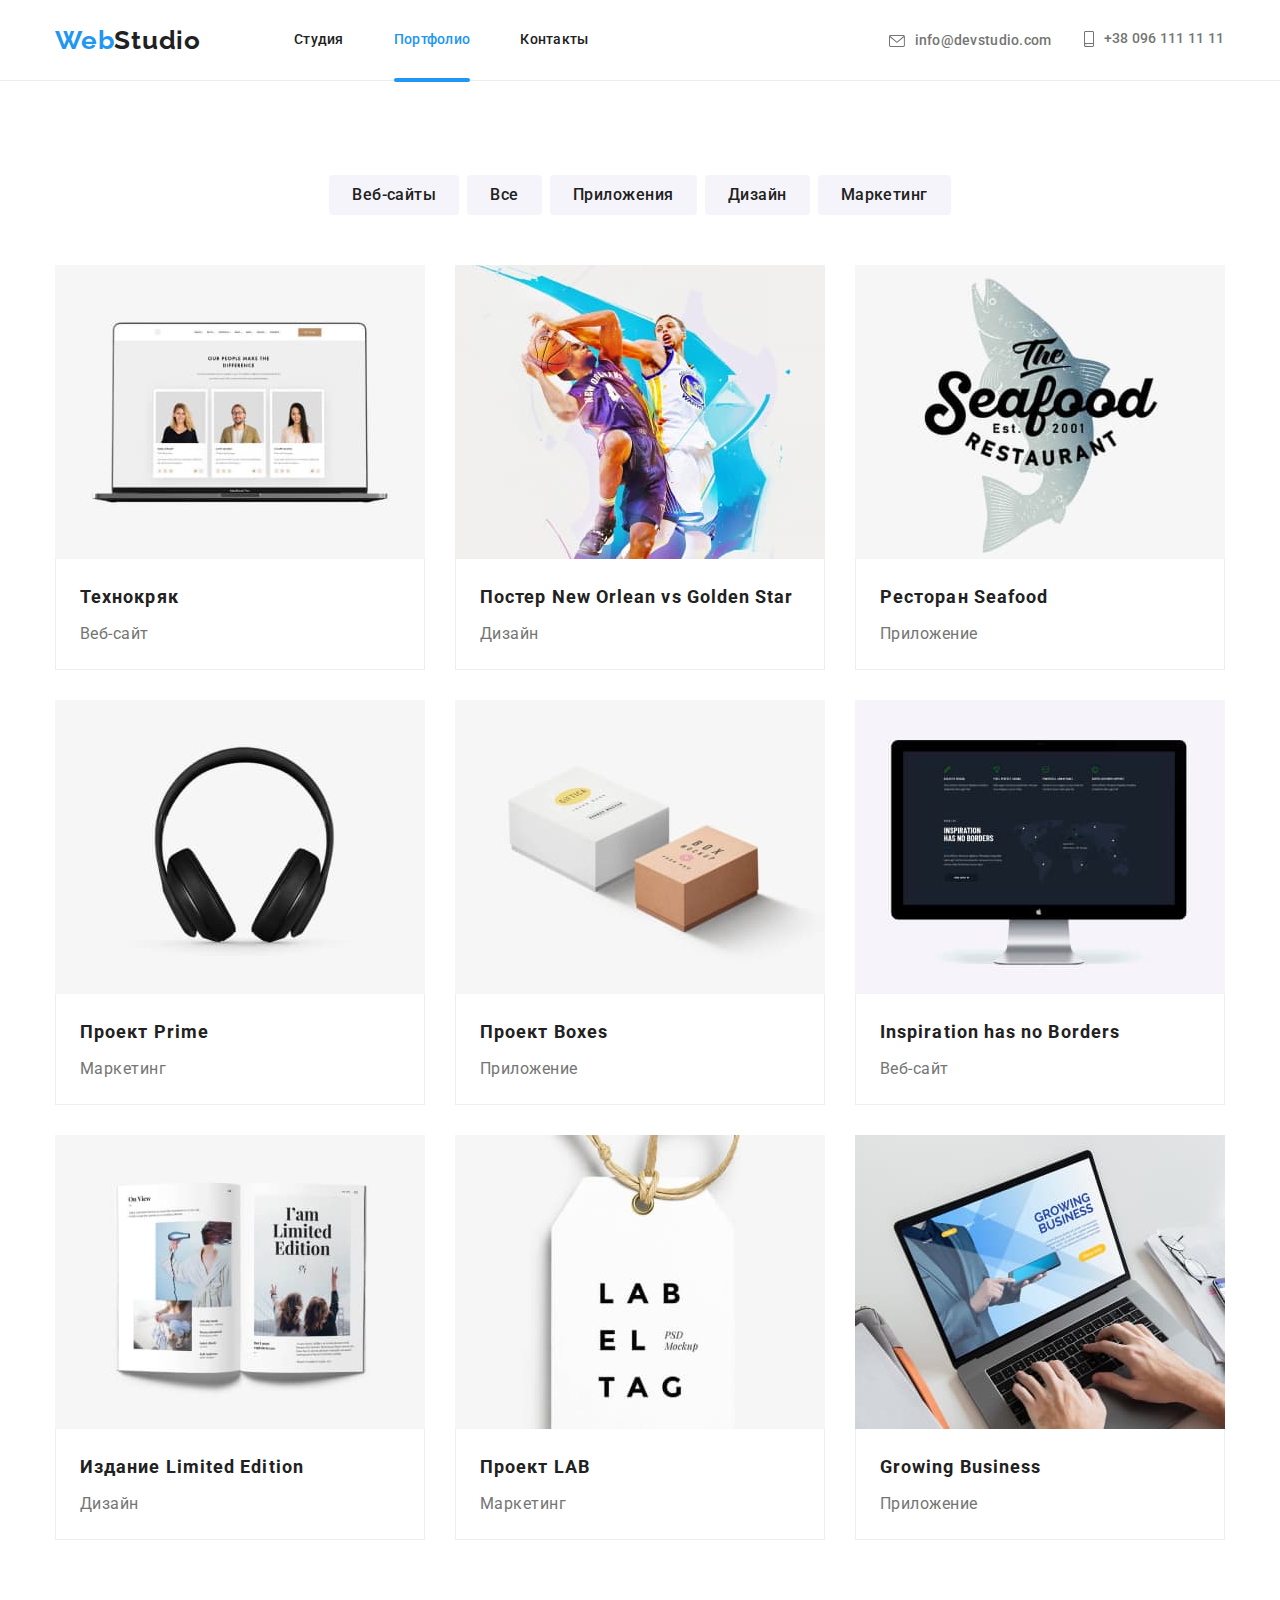
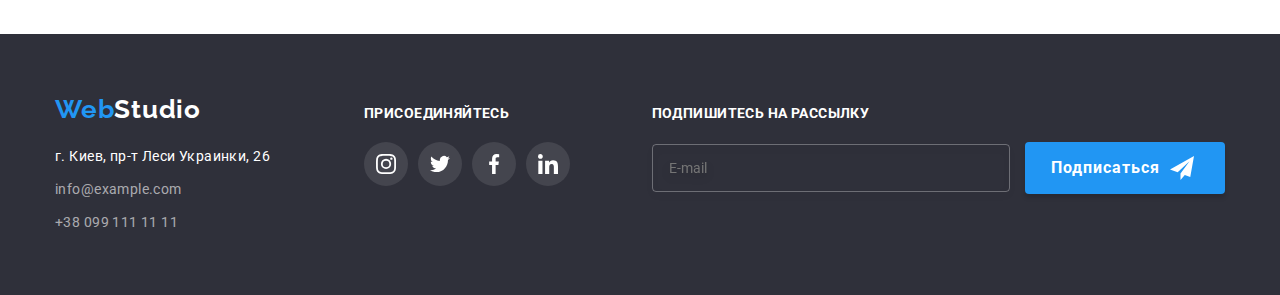
==== commit f236b42e: "тел" ====
--- a/portfolio.html
+++ b/portfolio.html
@@ -59,7 +59,7 @@
                 </a>
               </li>
               <li class="connection__item connection__item-second">
-                <a href="tel+380961111111" class="connection__link">
+                <a href="tel:+380961111111" class="connection__link">
                   <svg class="connection__contact-icon" width="10px" height="16px">
                     <use href="./images/sprite.svg#icon-smartphone"></use>
                   </svg>
--- a/css/main.min.css
+++ b/css/main.min.css
@@ -1 +1 @@
-:root{--primery-color: #212121;--secondary-color: #757575;--accent-color: #2196f3;--accent-color-hover: #188ce8;--light-color: #ffffff;--backgound-gray-color: #f5f4fa;--link-client-color: #afb1b8;--image-border: 1px solid #eeeeee;--primery-font: "Roboto", sans-serif;--secondary-font: "Raleway", sans-serif;--normal-font: 400;--medium-font: 500;--bolt-font: 700;--bolder-font: 900;--primary-font-size: 14px;--secondary-font-size: 16px}body{background-color:var(--light-color);font-size:var(--primary-font-size);color:var(--primery-color);font-family:var(--primery-font);letter-spacing:.03em}img{display:block;max-width:100%;height:auto}button{cursor:pointer}ul,ol{list-style:none;margin-top:0;margin-bottom:0;padding-left:0}h1,h2,h3,h4,h5,p{margin-top:0;margin-bottom:0}.section{padding-top:60px;padding-bottom:60px}@media screen and (min-width: 1200px){.section{padding-top:94px;padding-bottom:94px}}.container{padding-left:15px;padding-right:15px}@media screen and (min-width: 480px){.container{width:480px;margin-right:auto;margin-left:auto}}@media screen and (min-width: 768px){.container{width:768px}}@media screen and (min-width: 1200px){.container{width:1200px}}.visually-hidden{position:absolute;white-space:nowrap;width:1px;height:1px;overflow:hidden;border:0;padding:0;clip:rect(0 0 0 0);-webkit-clip-path:inset(50%);clip-path:inset(50%);margin:-1px}.page-header{position:relative;padding-top:16px;padding-bottom:16px;border-bottom:1px solid #ececec}@media screen and (min-width: 768px){.page-header{padding-top:21px;padding-bottom:21px}}@media screen and (min-width: 1200px){.page-header{padding-top:25px;padding-bottom:25px}}.logo{color:var(--primery-color);font-family:var(--secondary-font);font-weight:var(--bolt-font);text-decoration:none;font-size:24px;line-height:1.17;letter-spacing:.03em}@media screen and (max-width: 767px){.logo{margin-right:auto}}@media screen and (min-width: 768px){.logo{margin-right:88px}}@media screen and (min-width: 1200px){.logo{margin-right:93px;font-size:26px;line-height:1.19}}.accent{color:var(--accent-color)}.menu{display:flex;align-items:center}.menu-button{z-index:4;top:10px;display:inline-flex;margin:0;padding:0;border:none;background-color:rgba(0,0,0,0)}.menu-button .icon-cross{display:none}.menu-button.is-open .icon-cross{display:block}.menu-button.is-open .icon-menu{display:none}@media screen and (min-width: 768px){.menu-button{display:none}}.menu-container.is-open{display:flex;flex-direction:column}@media screen and (max-width: 767px){.menu-container{display:none;position:absolute;z-index:3;top:0;left:0;width:100vw;height:100vh;padding:48px 40px;background-color:var(--light-color);box-shadow:0px 4px 8px rgba(0,0,0,.04),0px 2px 4px rgba(0,0,0,.08),0px 1px 3px rgba(0,0,0,.16)}}@media screen and (min-width: 768px){.menu-container{display:flex;align-items:center}}@media screen and (max-width: 767px){.menu__list{margin-bottom:auto}}@media screen and (min-width: 768px){.menu__list{display:flex;margin-right:84px}}@media screen and (min-width: 1200px){.menu__list{margin-right:300px}}@media screen and (max-width: 767px){.menu__list .menu__item:not(:last-child){margin-bottom:32px}}@media screen and (min-width: 768px){.menu__list .menu__item:not(:last-child){margin-right:50px}}.menu__link{font-weight:var(--medium-font);font-size:40px;line-height:1.18;letter-spacing:.02em;text-decoration:none;color:var(--primery-color);transition:color 250ms cubic-bezier(0.4, 0, 0.2, 1)}.menu__link--current{color:var(--accent-color)}@media screen and (min-width: 768px){.menu__link{font-size:var(--primary-font-size);line-height:1.14;padding-top:32px;padding-bottom:32px;bottom:-1px;position:relative}.menu__link--current{color:var(--accent-color)}.menu__link--current::after{content:"";position:absolute;left:0;bottom:0;display:block;width:100%;height:4px;border-radius:2px;background-color:var(--accent-color)}.menu__link:hover,.menu__link:focus{color:var(--accent-color)}}@media screen and (max-width: 767px){.connection{display:flex;flex-direction:column;gap:32px;margin-bottom:64px}}@media screen and (min-width: 768px)and (max-width: 1199px){.connection{display:flex;flex-direction:column;gap:10px}}@media screen and (min-width: 1200px){.connection{display:flex;align-items:baseline;margin-left:auto}}@media screen and (max-width: 767px){.connection__item-first{order:2}}@media screen and (max-width: 767px){.connection__item-first .connection__link{font-weight:var(--medium-font);font-size:24px;line-height:1.17;letter-spacing:.02em;color:var(--secondary-color)}}@media screen and (max-width: 767px){.connection__item-second{order:1}}@media screen and (max-width: 380px){.connection__item-second .connection__link{font-size:26px;color:var(--accent-color)}}@media screen and (min-width: 381px)and (max-width: 767px){.connection__item-second .connection__link{font-weight:var(--medium-font);font-size:34px;line-height:1.18;letter-spacing:.02em;color:var(--accent-color)}}.connection__contact-icon{fill:currentColor;margin-right:10px}.connection__contact-icon:hover,.connection__contact-icon:focus{fill:currentColor}@media screen and (max-width: 767px){.connection__contact-icon{display:none}}@media screen and (min-width: 1200px){.connection__item:not(:last-child){margin-right:32px}}.connection__link{display:flex;align-items:center;color:var(--secondary-color);font-weight:var(--medium-font);line-height:1.14;letter-spacing:.02em;text-decoration:none;transition:color 250ms cubic-bezier(0.4, 0, 0.2, 1)}.connection__link:hover,.connection__link:focus{color:var(--accent-color)}@media screen and (min-width: 768px){.connection__link{font-size:12px;line-height:1.17}}@media screen and (min-width: 1200px){.connection__link{font-size:var(--primary-font-size);line-height:1.14}}.header-social-list{display:flex;flex-wrap:wrap;gap:10px}@media screen and (min-width: 768px){.header-social-list{display:none}}.header-social-list__item{padding-right:10px}.header-social-list__item:not(:last-child){border-right:1px solid rgba(33,33,33,.2)}.header-social-list__link{color:var(--accent-color);font-weight:var(--medium-font);font-size:18px;line-height:1.22;letter-spacing:.02em;text-decoration:none}.section.overlay{min-height:400px;margin-left:auto;margin-right:auto;padding-top:118px;padding-bottom:118px;text-align:center;background-repeat:no-repeat;background-position:center;background-size:480px 400px;background-image:linear-gradient(to right, rgba(47, 48, 58, 0.4), rgba(47, 48, 58, 0.4)),url(../images/mobile/hero/hero-480/hero-480.jpg)}@media screen and (min-device-pexel-ratio: 2)and (max-width: 767px),screen and (-webkit-min-device-pixel-ratio: 2)and (max-width: 767px),screen and (min-resolution: 192dpi)and (max-width: 767px),screen and (min-resolution: 2dppx)and (max-width: 767px){.section.overlay{background-image:linear-gradient(to right, rgba(47, 48, 58, 0.4), rgba(47, 48, 58, 0.4)),url(../images/mobile/hero/hero-480/hero-480@2x.jpg)}}@media screen and (min-width: 481px){.section.overlay{background-size:768px 400px;background-image:linear-gradient(to right, rgba(47, 48, 58, 0.4), rgba(47, 48, 58, 0.4)),url(../images/tablet/hero/hero-768.jpg)}}@media screen and (min-device-pexel-ratio: 2)and (min-width: 481px),screen and (-webkit-min-device-pixel-ratio: 2)and (min-width: 481px),screen and (min-resolution: 192dpi)and (min-width: 481px),screen and (min-resolution: 2dppx)and (min-width: 481px){.section.overlay{background-image:linear-gradient(to right, rgba(47, 48, 58, 0.4), rgba(47, 48, 58, 0.4)),url(../images/tablet/hero/hero-768@2x.jpg)}}@media screen and (min-width: 769px){.section.overlay{min-height:600px;padding-top:200px;padding-bottom:200px;background-size:1600px 600px;background-image:linear-gradient(to right, rgba(47, 48, 58, 0.4), rgba(47, 48, 58, 0.4)),url(../images/desktop/hero/hero-1600.jpg)}}@media screen and (min-device-pexel-ratio: 2)and (min-width: 769px),screen and (-webkit-min-device-pixel-ratio: 2)and (min-width: 769px),screen and (min-resolution: 192dpi)and (min-width: 769px),screen and (min-resolution: 2dppx)and (min-width: 769px){.section.overlay{background-image:linear-gradient(to right, rgba(47, 48, 58, 0.4), rgba(47, 48, 58, 0.4)),url(../images/desktop/hero/hero-1600@2x.jpg)}}.hero-title{max-width:360px;margin-left:auto;margin-right:auto;margin-top:0px;margin-bottom:30px;font-weight:var(--bolder-font);font-size:26px;line-height:1.62;text-align:center;letter-spacing:.06em;text-transform:uppercase;color:var(--light-color)}@media screen and (min-width: 1200px){.hero-title{max-width:696px;margin-top:0px;font-size:44px;line-height:1.36}}.button{font-family:inherit;border:1px solid rgba(0,0,0,0);transition:background-color 250ms cubic-bezier(0.4, 0, 0.2, 1),box-shadow 250ms cubic-bezier(0.4, 0, 0.2, 1),color 250ms cubic-bezier(0.4, 0, 0.2, 1)}.button--contained{display:block;padding:10px 32px;margin-left:auto;margin-right:auto;min-width:200px;color:var(--light-color);background-color:var(--accent-color);font-weight:var(--bolt-font);font-size:var(--secondary-font-size);line-height:1.88;letter-spacing:.06em;cursor:pointer;text-align:center;border-radius:4px;box-shadow:0px 4px 4px rgba(0,0,0,.15)}.button--contained:hover,.button--contained:focus{background-color:var(--accent-color-hover)}@media screen and (min-width: 768px){.benefits__list{display:flex;flex-wrap:wrap;margin:-15px}}@media screen and (min-width: 1200px){.benefits__list{margin:-15px}}@media screen and (min-width: 768px){.benefits__item{margin:15px;width:calc((100% - 60px)/2)}}@media screen and (min-width: 1200px){.benefits__item{margin:15px;width:calc((100% - 120px)/4)}}@media screen and (max-width: 767px){.benefits__item:not(:last-child){margin-bottom:30px}}.benefits__icon-container{display:flex;justify-content:center;align-items:center;background-color:var(--backgound-gray-color);border-radius:4px;margin-bottom:30px;height:120px}.benefits__achivements{margin-bottom:10px;font-weight:var(--bolt-font);font-size:var(--primary-font-size);line-height:1.14;letter-spacing:.03em;text-transform:uppercase}@media screen and (max-width: 768px){.benefits__achivements{text-align:center}}.benefits__description{color:var(--secondary-color);font-size:var(--primary-font-size);line-height:1.71;letter-spacing:.03em}.section.services{padding-top:0}@media screen and (max-width: 1199px){.section.services{display:none}}.head-title{margin-top:0;margin-bottom:50px;font-weight:var(--bolt-font);font-size:36px;line-height:1.17;text-align:center;letter-spacing:.03em}.services__list{display:flex}.services__list .services__item:not(:last-child){margin-right:30px}.services__thumb{position:relative}.services__overlay{position:absolute;transform-origin:bottom center;bottom:0;width:370px;height:70px;background-color:rgba(47,48,58,.8)}.services__name{margin-top:27px;margin-bottom:27px;font-weight:var(--bolt-font);font-size:var(--primary-font-size);line-height:1.14;text-align:center;letter-spacing:.03em;text-transform:uppercase;color:var(--light-color)}.head-title{margin-bottom:30px;font-weight:var(--bolt-font);font-size:28px;line-height:1.18;text-align:center;letter-spacing:.03em}@media screen and (min-width: 1200px){.head-title{margin-bottom:50px;font-size:36px;line-height:1.17}}.section--gray-background{background-color:var(--backgound-gray-color)}.team{display:flex;flex-wrap:wrap;gap:30px;justify-content:center;align-items:center}.team__item{width:450px;text-align:center;background-color:var(--light-color);box-shadow:0px 1px 3px rgba(0,0,0,.12),0px 1px 1px rgba(0,0,0,.14),0px 2px 1px rgba(0,0,0,.2);border-radius:0px 0px 4px 4px}@media screen and (min-width: 768px){.team__item{width:354px}}@media screen and (min-width: 1200px){.team__item{width:270px}}.team__photo{margin-top:0;margin-bottom:0}.team__card-information{padding-top:30px;padding-bottom:30px}.team__member{margin-top:0;margin-bottom:10px;font-weight:var(--medium-font);font-size:var(--secondary-font-size);line-height:1.19;letter-spacing:.03em}.team__profession{margin-top:0;margin-bottom:16px;color:var(--secondary-color);font-weight:var(--normal-font);font-size:var(--secondary-font-size);line-height:1.19;letter-spacing:.03em}.team__social-links-list{display:flex;align-items:center;justify-content:center;gap:10px}.team__card-social-link{width:44px;height:44px;border-radius:50%}.team__personal-social-links{display:flex;justify-content:center;align-items:center;text-decoration:none;color:var(--link-client-color);width:100%;height:100%;border-radius:50%;transition:background-color 250ms cubic-bezier(0.4, 0, 0.2, 1),color 250ms cubic-bezier(0.4, 0, 0.2, 1)}.team__personal-social-links:hover,.team__personal-social-links:focus{color:var(--light-color);background-color:var(--accent-color)}.team__link-icon{fill:currentColor}.clients-list{display:flex;flex-wrap:wrap;justify-content:center;align-items:center;gap:30px}.client{width:210px;height:92px}@media screen and (min-width: 768px){.client{width:226px}}@media screen and (min-width: 1200px){.client{width:170px}}.client__link{display:flex;align-items:center;justify-content:center;color:var(--link-client-color);width:100%;height:100%;border:1px solid currentColor;border-radius:4px;transition:color 250ms cubic-bezier(0.4, 0, 0.2, 1),border 250ms cubic-bezier(0.4, 0, 0.2, 1)}.client__link:hover,.client__link:focus{color:var(--accent-color);border-color:currentColor}.client__icon{fill:currentColor}.footer__logo{display:inline-block;margin-bottom:20px;color:var(--light-color);font-family:var(--secondary-font);font-size:24px;font-weight:var(--bolt-font);line-height:1.17;text-decoration:none;letter-spacing:.03em}@media screen and (min-width: 768px)and (max-width: 1199px){.footer__logo{margin-right:0}}@media screen and (min-width: 1200px){.footer__logo{font-size:26px;line-height:1.19}}.total-footer-background{background-color:#2f303a;padding-top:60px;padding-bottom:60px}@media screen and (max-width: 767px){.total-footer-background{text-align:center}}@media screen and (min-width: 768px)and (max-width: 1199px){.footer{display:flex;flex-wrap:wrap;justify-content:space-around}}@media screen and (min-width: 1200px){.footer{display:flex;align-items:baseline}}@media screen and (max-width: 1199px){.contacts-thumb{margin-bottom:60px}}@media screen and (min-width: 768px)and (max-width: 1199px){.contacts-thumb{display:flex;flex-direction:column;align-items:center;text-align:center}}.contacts{display:inline-block}.contacts__item{display:block;margin-top:0}.contacts__item:not(:last-child){margin-bottom:8px}@media screen and (min-width: 1200px){.contacts__item:not(:last-child){margin-bottom:9px}}.contacts__location{color:#fff;font-style:normal;font-weight:var(--normal-font);font-size:var(--primary-font-size);line-height:1.71;letter-spacing:.03em;text-decoration:none;transition:color 250ms cubic-bezier(0.4, 0, 0.2, 1)}.contacts__location:hover,.contacts__location:focus{color:var(--accent-color)}.contacts__mail-tel{color:rgba(255,255,255,.6);font-style:normal;font-weight:var(--normal-font);font-size:var(--primary-font-size);line-height:1.71;letter-spacing:.03em;text-decoration:none;transition:color 250ms cubic-bezier(0.4, 0, 0.2, 1)}.contacts__mail-tel:hover,.contacts__mail-tel:focus{color:var(--accent-color)}@media screen and (max-width: 767px){.join{margin-bottom:60px}}@media screen and (min-width: 1200px){.join{margin-left:70px}}.footer-text-title{font-family:var(--primery-font);font-weight:var(--bolt-font);font-size:var(--primary-font-size);line-height:1.14;letter-spacing:.03em;text-transform:uppercase;color:#fff;margin-top:0;margin-bottom:20px}.links-list{display:flex;gap:10px}@media screen and (max-width: 767px){.links-list{align-items:center;justify-content:center}}.links-list__item{width:44px;height:44px}.links-list__link{display:flex;justify-content:center;align-items:center;width:100%;height:100%;text-decoration:none;color:var(--light-color);background-color:rgba(255,255,255,.1);border-radius:50%;transition:background-color 250ms cubic-bezier(0.4, 0, 0.2, 1)}.links-list__link:hover,.links-list__link:focus{background-color:var(--accent-color)}.links-list__icon{fill:currentColor}@media screen and (min-width: 767px)and (max-width: 1199px){.footer-form{display:flex;flex-direction:column;text-align:center}}@media screen and (min-width: 1200px){.footer-form{margin-left:auto}}.footer-form__input-email{max-width:450px;width:100%;margin-bottom:20px;padding:15px 16px;background:rgba(0,0,0,0);border:1px solid rgba(255,255,255,.3);filter:drop-shadow(0px 4px 4px rgba(0, 0, 0, 0.15));border-radius:4px;color:var(--light-color)}@media screen and (min-width: 768px){.footer-form__input-email{width:450px}}@media screen and (min-width: 1200px){.footer-form__input-email{width:358px;margin-bottom:0;margin-right:12px}}.footer-form_button--contained{display:inline-flex;align-items:center;padding:10px 13px 10px 25px}.button__icon{margin-left:10px;fill:var(--light-color)}.backdrop{position:fixed;z-index:4;top:0;left:0;width:100%;height:100%;background-color:rgba(0,0,0,.2);overflow-y:scroll;opacity:1;transition:opacity 250ms cubic-bezier(0.4, 0, 0.2, 1),visibility 250ms cubic-bezier(0.4, 0, 0.2, 1)}.backdrop.is-hidden{opacity:0;pointer-events:none;visibility:hidden}.modal{position:absolute;z-index:5;top:50%;left:50%;width:450px;max-width:100%;background:var(--light-color);box-shadow:0px 1px 3px rgba(0,0,0,.12),0px 1px 1px rgba(0,0,0,.14),0px 2px 1px rgba(0,0,0,.2);border-radius:4px;padding:40px;transform:translate(-50%, -50%) scale(1);transition:transform 250ms cubic-bezier(0.4, 0, 0.2, 1)}@media screen and (max-height: 600px){.modal{margin-top:80px}}@media screen and (min-width: 1200px){.modal{width:528px}}.backdrop.is-hidden .modal{transform:translate(-50%, -50%) scale(1.1)}.close{position:absolute;top:8px;right:8px;width:30px;height:30px;border:1px solid rgba(0,0,0,.1);border-radius:50%;background-color:var(--light-color);cursor:pointer}.close__cross-icon{position:absolute;top:50%;left:50%;transform:translate(-50%, -50%);fill:#000;transition:fill 250ms cubic-bezier(0.4, 0, 0.2, 1)}.close:hover .close__cross-icon,.close:focus .close__cross-icon{fill:var(--accent-color)}.form__title{font-weight:var(--bolt-font);font-size:20px;line-height:1.5;text-align:center;letter-spacing:.03em;color:var(--primery-color);margin-bottom:12px}@media screen and (min-width: 1200px){.form__title{line-height:1.15}}.form__item{display:flex;flex-direction:column;margin-bottom:10px}.form__label{display:block;font-weight:var(--normal-font);font-size:12px;line-height:1.17;letter-spacing:.01em;color:var(--secondary-color);margin-bottom:4px}.form__input-container{position:relative}.form__input-text{padding:12px 42px;width:100%;font-size:var(--secondary-font-size);border:1px solid rgba(33,33,33,.2);border-radius:4px;transition:border 250ms cubic-bezier(0.4, 0, 0.2, 1);font-size:var(--secondary-font-size);color:var(--primery-color)}.form__input-text:focus{border:1px solid var(--accent-color);outline:none}.form__input-span{transition:fill 250ms cubic-bezier(0.4, 0, 0.2, 1)}.form__input-text:focus+.form__input-span{fill:var(--accent-color)}.form__input-icon{position:absolute;top:50%;left:15px;transform:translate(0, -50%)}.form__comment-place{resize:none;width:100%;margin-bottom:20px;border:1px solid rgba(33,33,33,.2);border-radius:4px;padding:12px 16px;transition:border 250ms cubic-bezier(0.4, 0, 0.2, 1);font-size:var(--secondary-font-size);color:var(--primery-color)}.form__comment-place:focus{border:1px solid var(--accent-color);outline:none}.form__comment-place::-moz-placeholder{font-size:14px;line-height:1.14;letter-spacing:.01em;color:rgba(117,117,117,.5)}.form__comment-place:-ms-input-placeholder{font-size:14px;line-height:1.14;letter-spacing:.01em;color:rgba(117,117,117,.5)}.form__comment-place::placeholder{font-size:14px;line-height:1.14;letter-spacing:.01em;color:rgba(117,117,117,.5)}@media screen and (min-width: 1200px){.form__comment-place::-moz-placeholder{font-size:12px;line-height:1.16;letter-spacing:.01em}.form__comment-place:-ms-input-placeholder{font-size:12px;line-height:1.16;letter-spacing:.01em}.form__comment-place::placeholder{font-size:12px;line-height:1.16;letter-spacing:.01em}}.form__agree-text{display:inline-flex;align-items:center;margin-bottom:31px}@media screen and (min-width: 1200px){.form__agree-text{margin-bottom:30px}}.form__agree-checkbox{position:absolute;width:1px;height:1px;margin:-1px;border:0;padding:0;clip:rect(0 0 0 0);overflow:hidden}.form__checkbox-icon{display:inline-block;margin-right:8px;width:16px;height:15px;background-image:url(../images/uncheck.svg)}.form__agree-checkbox:checked+.form__checkbox-icon{background-image:url(../images/check.svg)}.form__agree-checkbox:focus+.form__checkbox-icon{outline:2px solid #2196f3;transition:outline 250ms cubic-bezier(0.4, 0, 0.2, 1)}.form__agree-text{font-size:12px;line-height:1.16;letter-spacing:.03em;color:var(--secondary-color)}@media screen and (min-width: 1200px){.form__agree-text{font-size:var(--primary-font-size);line-height:1.71}}.policy{color:#2196f3}.form__button{padding:10px 55px}.filter{display:flex;flex-wrap:wrap;justify-content:center;margin-bottom:40px;gap:8px}@media screen and (max-width: 767px){.filter{justify-content:flex-start}}@media screen and (min-width: 768px){.filter{margin-bottom:30px}}@media screen and (min-width: 1200px){.filter{margin-bottom:50px}}.filter__button{padding:6px 22px;border-radius:4px;color:var(--primery-color);background-color:var(--backgound-gray-color);font-family:var(--primery-font);font-weight:var(--medium-font);font-size:var(--secondary-font-size);line-height:1.63;text-align:center;letter-spacing:.03em;cursor:pointer}.filter__button:hover,.filter__button:focus{color:var(--light-color);background-color:var(--accent-color);box-shadow:0px 3px 1px rgba(0,0,0,.1),0px 1px 2px rgba(0,0,0,.08),0px 2px 2px rgba(0,0,0,.12)}.card-set{display:flex;flex-wrap:wrap}@media screen and (max-width: 767px){.card-set{gap:30px}}@media screen and (min-width: 768px){.card-set{margin-top:-30px;margin-left:-30px}}@media screen and (min-width: 768px){.card-set__item{flex-basis:calc(50% - 30px);margin-left:30px;margin-top:30px}}@media screen and (min-width: 1200px){.card-set__item{flex-basis:calc(33.3333333333% - 30px);margin-left:30px;margin-top:30px}}.card{display:block;text-decoration:none;color:var(--primery-color);transition:box-shadow 250ms cubic-bezier(0.4, 0, 0.2, 1)}.card:hover,.card:focus{box-shadow:0px 1px 1px rgba(0,0,0,.12),0px 4px 4px rgba(0,0,0,.06),1px 4px 6px rgba(0,0,0,.16)}@media screen and (max-width: 1199px)and (min-width: 768px){.card{display:flex;flex-direction:column;height:100%}}.card__thumb{position:relative;overflow:hidden}.card__image{margin-top:0;margin-bottom:0px}.card__overlay{position:absolute;top:0;left:0;width:100%;height:100%;background-color:rgba(33,150,243,.9);transform:translateY(100%);transition:transform 250ms cubic-bezier(0.4, 0, 0.2, 1)}.card:hover .card__overlay,.card:focus .card__overlay{transform:translateY(0%)}.card__text{position:absolute;width:322px;top:50%;left:50%;transform:translate(-50%, -50%);margin-top:0;margin-bottom:0;font-weight:var(--normal-font);font-size:18px;line-height:1.56;letter-spacing:.03em;color:var(--light-color)}.card__content{padding:20px 24px;border-bottom:var(--image-border);border-right:var(--image-border);border-left:var(--image-border)}@media screen and (min-width: 768px){.card__content{flex-grow:1}}.card__project-title{margin-top:0;margin-bottom:4px;font-size:18px;font-weight:var(--bolt-font);line-height:2;letter-spacing:.06em}.card__project-description{margin-top:0;margin-bottom:0;color:var(--secondary-color);font-weight:var(--normal-font);font-size:var(--secondary-font-size);line-height:1.88;letter-spacing:.03em}/*# sourceMappingURL=main.min.css.map */+:root{--primery-color: #212121;--secondary-color: #757575;--accent-color: #2196f3;--accent-color-hover: #188ce8;--light-color: #ffffff;--backgound-gray-color: #f5f4fa;--link-client-color: #afb1b8;--image-border: 1px solid #eeeeee;--primery-font: "Roboto", sans-serif;--secondary-font: "Raleway", sans-serif;--normal-font: 400;--medium-font: 500;--bolt-font: 700;--bolder-font: 900;--primary-font-size: 14px;--secondary-font-size: 16px}body{background-color:var(--light-color);font-size:var(--primary-font-size);color:var(--primery-color);font-family:var(--primery-font);letter-spacing:.03em}img{display:block;max-width:100%;height:auto}button{cursor:pointer}ul,ol{list-style:none;margin-top:0;margin-bottom:0;padding-left:0}h1,h2,h3,h4,h5,p{margin-top:0;margin-bottom:0}.no-scroll{overflow:hidden}.section{padding-top:60px;padding-bottom:60px}@media screen and (min-width: 1200px){.section{padding-top:94px;padding-bottom:94px}}.container{padding-left:15px;padding-right:15px}@media screen and (min-width: 480px){.container{width:480px;margin-right:auto;margin-left:auto}}@media screen and (min-width: 768px){.container{width:768px}}@media screen and (min-width: 1200px){.container{width:1200px}}.visually-hidden{position:absolute;white-space:nowrap;width:1px;height:1px;overflow:hidden;border:0;padding:0;clip:rect(0 0 0 0);-webkit-clip-path:inset(50%);clip-path:inset(50%);margin:-1px}.page-header{position:relative;padding-top:0;padding-bottom:0;border-bottom:1px solid #ececec}@media screen and (min-width: 768px){.page-header{padding-top:0;padding-bottom:0}}@media screen and (min-width: 1200px){.page-header{padding-top:0;padding-bottom:0}}.logo{color:var(--primery-color);font-family:var(--secondary-font);font-weight:var(--bolt-font);text-decoration:none;font-size:24px;line-height:1.17;letter-spacing:.03em}@media screen and (max-width: 767px){.logo{margin-right:auto}}@media screen and (min-width: 768px){.logo{margin-right:88px}}@media screen and (min-width: 1200px){.logo{margin-right:93px;font-size:26px;line-height:1.19}}.accent{color:var(--accent-color)}.menu{display:flex;align-items:center}.menu-button{z-index:4;top:10px;display:inline-flex;margin:0;padding:0;border:none;background-color:rgba(0,0,0,0)}.menu-button .icon-cross{display:none}.menu-button.is-open .icon-cross{display:block}.menu-button.is-open .icon-menu{display:none}@media screen and (min-width: 768px){.menu-button{display:none}}.menu-container.is-open{display:flex;flex-direction:column}@media screen and (max-width: 767px){.menu-container{display:none;position:absolute;z-index:3;top:0;left:0;width:100vw;height:100vh;padding:48px 40px;background-color:var(--light-color);box-shadow:0px 4px 8px rgba(0,0,0,.04),0px 2px 4px rgba(0,0,0,.08),0px 1px 3px rgba(0,0,0,.16)}}@media screen and (min-width: 768px){.menu-container{display:flex;align-items:center}}@media screen and (max-width: 767px){.menu__list{margin-bottom:auto}}@media screen and (min-width: 768px){.menu__list{display:flex;margin-right:84px}}@media screen and (min-width: 1200px){.menu__list{margin-right:300px}}@media screen and (max-width: 767px){.menu__list .menu__item:not(:last-child){margin-bottom:32px}}@media screen and (min-width: 768px){.menu__list .menu__item:not(:last-child){margin-right:50px}}.menu__link{font-weight:var(--medium-font);font-size:40px;line-height:1.18;letter-spacing:.02em;text-decoration:none;color:var(--primery-color);transition:color 250ms cubic-bezier(0.4, 0, 0.2, 1)}.menu__link--current{color:var(--accent-color)}@media screen and (min-width: 768px){.menu__link{font-size:var(--primary-font-size);line-height:1.14;padding-top:32px;padding-bottom:32px;display:block;position:relative}.menu__link--current{color:var(--accent-color)}.menu__link--current::after{content:"";position:absolute;left:0;bottom:-2px;display:block;width:100%;height:4px;border-radius:2px;background-color:var(--accent-color)}.menu__link:hover,.menu__link:focus{color:var(--accent-color)}}@media screen and (max-width: 767px){.connection{display:flex;flex-direction:column;gap:32px;margin-bottom:64px}}@media screen and (min-width: 768px)and (max-width: 1199px){.connection{display:flex;flex-direction:column;gap:10px}}@media screen and (min-width: 1200px){.connection{display:flex;align-items:baseline;margin-left:auto}}@media screen and (max-width: 767px){.connection__item-first{order:2}}@media screen and (max-width: 767px){.connection__item-first .connection__link{font-weight:var(--medium-font);font-size:24px;line-height:1.17;letter-spacing:.02em;color:var(--secondary-color)}}@media screen and (max-width: 767px){.connection__item-second{order:1}}@media screen and (max-width: 380px){.connection__item-second .connection__link{font-size:26px;color:var(--accent-color)}}@media screen and (min-width: 381px)and (max-width: 767px){.connection__item-second .connection__link{font-weight:var(--medium-font);font-size:34px;line-height:1.18;letter-spacing:.02em;color:var(--accent-color)}}.connection__contact-icon{fill:currentColor;margin-right:10px}.connection__contact-icon:hover,.connection__contact-icon:focus{fill:currentColor}@media screen and (max-width: 767px){.connection__contact-icon{display:none}}@media screen and (min-width: 1200px){.connection__item:not(:last-child){margin-right:32px}}.connection__link{display:flex;align-items:center;color:var(--secondary-color);font-weight:var(--medium-font);line-height:1.14;letter-spacing:.02em;text-decoration:none;transition:color 250ms cubic-bezier(0.4, 0, 0.2, 1)}.connection__link:hover,.connection__link:focus{color:var(--accent-color)}@media screen and (min-width: 768px){.connection__link{font-size:12px;line-height:1.17}}@media screen and (min-width: 1200px){.connection__link{font-size:var(--primary-font-size);line-height:1.14}}.header-social-list{display:flex;flex-wrap:wrap;gap:10px}@media screen and (min-width: 768px){.header-social-list{display:none}}.header-social-list__item{padding-right:10px}.header-social-list__item:not(:last-child){border-right:1px solid rgba(33,33,33,.2)}.header-social-list__link{color:var(--accent-color);font-weight:var(--medium-font);font-size:18px;line-height:1.22;letter-spacing:.02em;text-decoration:none}.section.overlay{min-height:400px;margin-left:auto;margin-right:auto;padding-top:118px;padding-bottom:118px;text-align:center;background-repeat:no-repeat;background-position:center;background-size:480px 400px;background-image:linear-gradient(to right, rgba(47, 48, 58, 0.4), rgba(47, 48, 58, 0.4)),url(../images/mobile/hero/hero-480/hero-480.jpg)}@media screen and (min-device-pexel-ratio: 2)and (max-width: 767px),screen and (-webkit-min-device-pixel-ratio: 2)and (max-width: 767px),screen and (min-resolution: 192dpi)and (max-width: 767px),screen and (min-resolution: 2dppx)and (max-width: 767px){.section.overlay{background-image:linear-gradient(to right, rgba(47, 48, 58, 0.4), rgba(47, 48, 58, 0.4)),url(../images/mobile/hero/hero-480/hero-480@2x.jpg)}}@media screen and (min-width: 481px){.section.overlay{background-size:768px 400px;background-image:linear-gradient(to right, rgba(47, 48, 58, 0.4), rgba(47, 48, 58, 0.4)),url(../images/tablet/hero/hero-768.jpg)}}@media screen and (min-device-pexel-ratio: 2)and (min-width: 481px),screen and (-webkit-min-device-pixel-ratio: 2)and (min-width: 481px),screen and (min-resolution: 192dpi)and (min-width: 481px),screen and (min-resolution: 2dppx)and (min-width: 481px){.section.overlay{background-image:linear-gradient(to right, rgba(47, 48, 58, 0.4), rgba(47, 48, 58, 0.4)),url(../images/tablet/hero/hero-768@2x.jpg)}}@media screen and (min-width: 769px){.section.overlay{min-height:600px;padding-top:200px;padding-bottom:200px;background-size:1600px 600px;background-image:linear-gradient(to right, rgba(47, 48, 58, 0.4), rgba(47, 48, 58, 0.4)),url(../images/desktop/hero/hero-1600.jpg)}}@media screen and (min-device-pexel-ratio: 2)and (min-width: 769px),screen and (-webkit-min-device-pixel-ratio: 2)and (min-width: 769px),screen and (min-resolution: 192dpi)and (min-width: 769px),screen and (min-resolution: 2dppx)and (min-width: 769px){.section.overlay{background-image:linear-gradient(to right, rgba(47, 48, 58, 0.4), rgba(47, 48, 58, 0.4)),url(../images/desktop/hero/hero-1600@2x.jpg)}}.hero-title{max-width:360px;margin-left:auto;margin-right:auto;margin-top:0px;margin-bottom:30px;font-weight:var(--bolder-font);font-size:26px;line-height:1.62;text-align:center;letter-spacing:.06em;text-transform:uppercase;color:var(--light-color)}@media screen and (min-width: 1200px){.hero-title{max-width:696px;margin-top:0px;font-size:44px;line-height:1.36}}.button{font-family:inherit;border:1px solid rgba(0,0,0,0);transition:background-color 250ms cubic-bezier(0.4, 0, 0.2, 1),box-shadow 250ms cubic-bezier(0.4, 0, 0.2, 1),color 250ms cubic-bezier(0.4, 0, 0.2, 1)}.button--contained{display:block;padding:10px 32px;margin-left:auto;margin-right:auto;min-width:200px;color:var(--light-color);background-color:var(--accent-color);font-weight:var(--bolt-font);font-size:var(--secondary-font-size);line-height:1.88;letter-spacing:.06em;cursor:pointer;text-align:center;border-radius:4px;box-shadow:0px 4px 4px rgba(0,0,0,.15)}.button--contained:hover,.button--contained:focus{background-color:var(--accent-color-hover)}@media screen and (min-width: 768px){.benefits__list{display:flex;flex-wrap:wrap;margin:-15px}}@media screen and (min-width: 1200px){.benefits__list{margin:-15px}}@media screen and (min-width: 768px){.benefits__item{margin:15px;width:calc((100% - 60px)/2)}}@media screen and (min-width: 1200px){.benefits__item{margin:15px;width:calc((100% - 120px)/4)}}@media screen and (max-width: 767px){.benefits__item:not(:last-child){margin-bottom:30px}}.benefits__icon-container{display:flex;justify-content:center;align-items:center;background-color:var(--backgound-gray-color);border-radius:4px;margin-bottom:30px;height:120px}.benefits__achivements{margin-bottom:10px;font-weight:var(--bolt-font);font-size:var(--primary-font-size);line-height:1.14;letter-spacing:.03em;text-transform:uppercase}@media screen and (max-width: 766px){.benefits__achivements{text-align:center}}@media screen and (min-width: 1023px){.benefits__achivements{text-align:center}}.benefits__description{color:var(--secondary-color);font-size:var(--primary-font-size);line-height:1.71;letter-spacing:.03em}.section.services{padding-top:0}@media screen and (max-width: 1199px){.section.services{display:none}}.head-title{margin-top:0;margin-bottom:50px;font-weight:var(--bolt-font);font-size:36px;line-height:1.17;text-align:center;letter-spacing:.03em}.services__list{display:flex}.services__list .services__item:not(:last-child){margin-right:30px}.services__thumb{position:relative}.services__overlay{position:absolute;transform-origin:bottom center;bottom:0;width:370px;height:70px;background-color:rgba(47,48,58,.8)}.services__name{margin-top:27px;margin-bottom:27px;font-weight:var(--bolt-font);font-size:var(--primary-font-size);line-height:1.14;text-align:center;letter-spacing:.03em;text-transform:uppercase;color:var(--light-color)}.head-title{margin-bottom:30px;font-weight:var(--bolt-font);font-size:28px;line-height:1.18;text-align:center;letter-spacing:.03em}@media screen and (min-width: 1200px){.head-title{margin-bottom:50px;font-size:36px;line-height:1.17}}.section--gray-background{background-color:var(--backgound-gray-color)}.team{display:flex;flex-wrap:wrap;gap:30px;justify-content:center;align-items:center}.team__item{width:450px;text-align:center;background-color:var(--light-color);box-shadow:0px 1px 3px rgba(0,0,0,.12),0px 1px 1px rgba(0,0,0,.14),0px 2px 1px rgba(0,0,0,.2);border-radius:0px 0px 4px 4px}@media screen and (min-width: 768px){.team__item{width:354px}}@media screen and (min-width: 1200px){.team__item{width:270px}}.team__photo{margin-top:0;margin-bottom:0}.team__card-information{padding-top:30px;padding-bottom:30px}.team__member{margin-top:0;margin-bottom:10px;font-weight:var(--medium-font);font-size:var(--secondary-font-size);line-height:1.19;letter-spacing:.03em}.team__profession{margin-top:0;margin-bottom:16px;color:var(--secondary-color);font-weight:var(--normal-font);font-size:var(--secondary-font-size);line-height:1.19;letter-spacing:.03em}.team__social-links-list{display:flex;align-items:center;justify-content:center;gap:10px}.team__card-social-link{width:44px;height:44px;border-radius:50%}.team__personal-social-links{display:flex;justify-content:center;align-items:center;text-decoration:none;color:var(--link-client-color);width:100%;height:100%;border-radius:50%;transition:background-color 250ms cubic-bezier(0.4, 0, 0.2, 1),color 250ms cubic-bezier(0.4, 0, 0.2, 1)}.team__personal-social-links:hover,.team__personal-social-links:focus{color:var(--light-color);background-color:var(--accent-color)}.team__link-icon{fill:currentColor}.clients-list{display:flex;flex-wrap:wrap;justify-content:center;align-items:center;gap:30px}.client{width:210px;height:92px}@media screen and (min-width: 768px){.client{width:226px}}@media screen and (min-width: 1200px){.client{width:170px}}.client__link{display:flex;align-items:center;justify-content:center;color:var(--link-client-color);width:100%;height:100%;border:1px solid currentColor;border-radius:4px;transition:color 250ms cubic-bezier(0.4, 0, 0.2, 1),border 250ms cubic-bezier(0.4, 0, 0.2, 1)}.client__link:hover,.client__link:focus{color:var(--accent-color);border-color:currentColor}.client__icon{fill:currentColor}.footer__logo{display:inline-block;margin-bottom:20px;color:var(--light-color);font-family:var(--secondary-font);font-size:24px;font-weight:var(--bolt-font);line-height:1.17;text-decoration:none;letter-spacing:.03em}@media screen and (min-width: 768px)and (max-width: 1199px){.footer__logo{margin-right:0}}@media screen and (min-width: 1200px){.footer__logo{font-size:26px;line-height:1.19}}.total-footer-background{background-color:#2f303a;padding-top:60px;padding-bottom:60px}@media screen and (max-width: 767px){.total-footer-background{text-align:center}}@media screen and (min-width: 768px)and (max-width: 1199px){.footer{display:flex;flex-wrap:wrap;justify-content:space-around}}@media screen and (min-width: 1200px){.footer{display:flex;align-items:baseline}}@media screen and (max-width: 1199px){.contacts-thumb{margin-bottom:60px}}@media screen and (min-width: 768px)and (max-width: 1199px){.contacts-thumb{display:flex;flex-direction:column;align-items:center;text-align:center}}.contacts{display:inline-block}.contacts__item{display:block;margin-top:0}.contacts__item:not(:last-child){margin-bottom:8px}@media screen and (min-width: 1200px){.contacts__item:not(:last-child){margin-bottom:9px}}.contacts__location{color:#fff;font-style:normal;font-weight:var(--normal-font);font-size:var(--primary-font-size);line-height:1.71;letter-spacing:.03em;text-decoration:none;transition:color 250ms cubic-bezier(0.4, 0, 0.2, 1)}.contacts__location:hover,.contacts__location:focus{color:var(--accent-color)}.contacts__mail-tel{color:rgba(255,255,255,.6);font-style:normal;font-weight:var(--normal-font);font-size:var(--primary-font-size);line-height:1.71;letter-spacing:.03em;text-decoration:none;transition:color 250ms cubic-bezier(0.4, 0, 0.2, 1)}.contacts__mail-tel:hover,.contacts__mail-tel:focus{color:var(--accent-color)}@media screen and (max-width: 767px){.join{margin-bottom:60px}}@media screen and (min-width: 1200px){.join{margin-left:70px}}.footer-text-title{font-family:var(--primery-font);font-weight:var(--bolt-font);font-size:var(--primary-font-size);line-height:1.14;letter-spacing:.03em;text-transform:uppercase;color:#fff;margin-top:0;margin-bottom:20px}.links-list{display:flex;gap:10px}@media screen and (max-width: 767px){.links-list{align-items:center;justify-content:center}}.links-list__item{width:44px;height:44px}.links-list__link{display:flex;justify-content:center;align-items:center;width:100%;height:100%;text-decoration:none;color:var(--light-color);background-color:rgba(255,255,255,.1);border-radius:50%;transition:background-color 250ms cubic-bezier(0.4, 0, 0.2, 1)}.links-list__link:hover,.links-list__link:focus{background-color:var(--accent-color)}.links-list__icon{fill:currentColor}@media screen and (min-width: 767px)and (max-width: 1199px){.footer-form{display:flex;flex-direction:column;text-align:center}}@media screen and (min-width: 1200px){.footer-form{margin-left:auto}}.footer-form__input-email{max-width:450px;width:100%;margin-bottom:20px;padding:15px 16px;background:rgba(0,0,0,0);border:1px solid rgba(255,255,255,.3);filter:drop-shadow(0px 4px 4px rgba(0, 0, 0, 0.15));border-radius:4px;color:var(--light-color)}@media screen and (min-width: 768px){.footer-form__input-email{width:450px}}@media screen and (min-width: 1200px){.footer-form__input-email{width:358px;margin-bottom:0;margin-right:12px}}.footer-form_button--contained{display:inline-flex;align-items:center;padding:10px 13px 10px 25px}.button__icon{margin-left:10px;fill:var(--light-color)}.backdrop{position:fixed;z-index:4;top:0;left:0;width:100%;height:100%;background-color:rgba(0,0,0,.2);overflow-y:scroll;opacity:1;transition:opacity 250ms cubic-bezier(0.4, 0, 0.2, 1),visibility 250ms cubic-bezier(0.4, 0, 0.2, 1)}.backdrop.is-hidden{opacity:0;pointer-events:none;visibility:hidden}.modal{position:absolute;z-index:5;top:50%;left:50%;width:calc(100% - 30px);max-width:450px;background:var(--light-color);box-shadow:0px 1px 3px rgba(0,0,0,.12),0px 1px 1px rgba(0,0,0,.14),0px 2px 1px rgba(0,0,0,.2);border-radius:4px;padding:40px;transform:translate(-50%, -50%) scale(1);transition:transform 250ms cubic-bezier(0.4, 0, 0.2, 1)}@media screen and (max-height: 600px){.modal{margin-top:80px}}@media screen and (min-width: 1200px){.modal{width:528px}}.backdrop.is-hidden .modal{transform:translate(-50%, -50%) scale(1.1)}.close{position:absolute;top:8px;right:8px;width:30px;height:30px;border:1px solid rgba(0,0,0,.1);border-radius:50%;background-color:var(--light-color);cursor:pointer}.close__cross-icon{position:absolute;top:50%;left:50%;transform:translate(-50%, -50%);fill:#000;transition:fill 250ms cubic-bezier(0.4, 0, 0.2, 1)}.close:hover .close__cross-icon,.close:focus .close__cross-icon{fill:var(--accent-color)}.form__title{font-weight:var(--bolt-font);font-size:20px;line-height:1.5;text-align:center;letter-spacing:.03em;color:var(--primery-color);margin-bottom:12px}@media screen and (min-width: 1200px){.form__title{line-height:1.15}}.form__item{display:flex;flex-direction:column;margin-bottom:10px}.form__label{display:block;font-weight:var(--normal-font);font-size:12px;line-height:1.17;letter-spacing:.01em;color:var(--secondary-color);margin-bottom:4px}.form__input-container{position:relative}.form__input-text{padding:12px 42px;width:100%;font-size:var(--secondary-font-size);border:1px solid rgba(33,33,33,.2);border-radius:4px;transition:border 250ms cubic-bezier(0.4, 0, 0.2, 1);font-size:var(--secondary-font-size);color:var(--primery-color)}.form__input-text:focus{border:1px solid var(--accent-color);outline:none}.form__input-span{transition:fill 250ms cubic-bezier(0.4, 0, 0.2, 1)}.form__input-text:focus+.form__input-span{fill:var(--accent-color)}.form__input-icon{position:absolute;top:50%;left:15px;transform:translate(0, -50%)}.form__comment-place{resize:none;width:100%;margin-bottom:20px;border:1px solid rgba(33,33,33,.2);border-radius:4px;padding:12px 16px;transition:border 250ms cubic-bezier(0.4, 0, 0.2, 1);font-size:var(--secondary-font-size);color:var(--primery-color)}.form__comment-place:focus{border:1px solid var(--accent-color);outline:none}.form__comment-place::-moz-placeholder{font-size:14px;line-height:1.14;letter-spacing:.01em;color:rgba(117,117,117,.5)}.form__comment-place:-ms-input-placeholder{font-size:14px;line-height:1.14;letter-spacing:.01em;color:rgba(117,117,117,.5)}.form__comment-place::placeholder{font-size:14px;line-height:1.14;letter-spacing:.01em;color:rgba(117,117,117,.5)}@media screen and (min-width: 1200px){.form__comment-place::-moz-placeholder{font-size:12px;line-height:1.16;letter-spacing:.01em}.form__comment-place:-ms-input-placeholder{font-size:12px;line-height:1.16;letter-spacing:.01em}.form__comment-place::placeholder{font-size:12px;line-height:1.16;letter-spacing:.01em}}.form__agree-text{display:inline-flex;align-items:center;margin-bottom:31px}@media screen and (min-width: 1200px){.form__agree-text{margin-bottom:30px}}.form__agree-checkbox{position:absolute;width:1px;height:1px;margin:-1px;border:0;padding:0;clip:rect(0 0 0 0);overflow:hidden}.form__checkbox-icon{display:inline-block;margin-right:8px;width:16px;height:15px;background-image:url(../images/uncheck.svg)}.form__agree-checkbox:checked+.form__checkbox-icon{background-image:url(../images/check.svg)}.form__agree-checkbox:focus+.form__checkbox-icon{outline:2px solid #2196f3;transition:outline 250ms cubic-bezier(0.4, 0, 0.2, 1)}.form__agree-text{font-size:12px;line-height:1.16;letter-spacing:.03em;color:var(--secondary-color)}@media screen and (max-width: 391px){.form__agree-text{font-size:8px}}@media screen and (min-width: 391px)and (max-width: 766px){.form__agree-text{font-size:10px}}@media screen and (min-width: 767px){.form__agree-text{font-size:var(--primary-font-size);line-height:1.71;font-size:12px}}.policy{color:#2196f3}.form__button{padding:10px 55px}.filter{display:flex;flex-wrap:wrap;justify-content:center;margin-bottom:40px;gap:15px 8px}@media screen and (max-width: 767px){.filter{justify-content:flex-start}}@media screen and (min-width: 768px){.filter{margin-bottom:30px}}@media screen and (min-width: 1200px){.filter{margin-bottom:50px}}.filter__button{padding:6px 22px;border-radius:4px;color:var(--primery-color);background-color:var(--backgound-gray-color);font-family:var(--primery-font);font-weight:var(--medium-font);font-size:var(--secondary-font-size);line-height:1.63;text-align:center;letter-spacing:.03em;cursor:pointer}.filter__button:hover,.filter__button:focus{color:var(--light-color);background-color:var(--accent-color);box-shadow:0px 3px 1px rgba(0,0,0,.1),0px 1px 2px rgba(0,0,0,.08),0px 2px 2px rgba(0,0,0,.12)}.card-set{display:flex;flex-wrap:wrap}@media screen and (max-width: 767px){.card-set{gap:30px}}@media screen and (min-width: 768px){.card-set{margin-top:-30px;margin-left:-30px}}@media screen and (min-width: 768px){.card-set__item{flex-basis:calc(50% - 30px);margin-left:30px;margin-top:30px}}@media screen and (min-width: 1200px){.card-set__item{flex-basis:calc(33.3333333333% - 30px);margin-left:30px;margin-top:30px}}.card{display:block;text-decoration:none;color:var(--primery-color);transition:box-shadow 250ms cubic-bezier(0.4, 0, 0.2, 1)}.card:hover,.card:focus{box-shadow:0px 1px 1px rgba(0,0,0,.12),0px 4px 4px rgba(0,0,0,.06),1px 4px 6px rgba(0,0,0,.16)}@media screen and (max-width: 1199px)and (min-width: 768px){.card{display:flex;flex-direction:column;height:100%}}.card__thumb{position:relative;overflow:hidden}.card__image{margin-top:0;margin-bottom:0px}.card__overlay{position:absolute;top:0;left:0;width:100%;height:100%;background-color:rgba(33,150,243,.9);transform:translateY(100%);transition:transform 250ms cubic-bezier(0.4, 0, 0.2, 1)}.card:hover .card__overlay,.card:focus .card__overlay{transform:translateY(0%)}.card__text{position:absolute;width:322px;top:50%;left:50%;transform:translate(-50%, -50%);margin-top:0;margin-bottom:0;font-weight:var(--normal-font);font-size:18px;line-height:1.56;letter-spacing:.03em;color:var(--light-color)}.card__content{padding:20px 24px;border-bottom:var(--image-border);border-right:var(--image-border);border-left:var(--image-border)}@media screen and (min-width: 768px){.card__content{flex-grow:1}}.card__project-title{margin-top:0;margin-bottom:4px;font-size:18px;font-weight:var(--bolt-font);line-height:2;letter-spacing:.06em}.card__project-description{margin-top:0;margin-bottom:0;color:var(--secondary-color);font-weight:var(--normal-font);font-size:var(--secondary-font-size);line-height:1.88;letter-spacing:.03em}/*# sourceMappingURL=main.min.css.map */